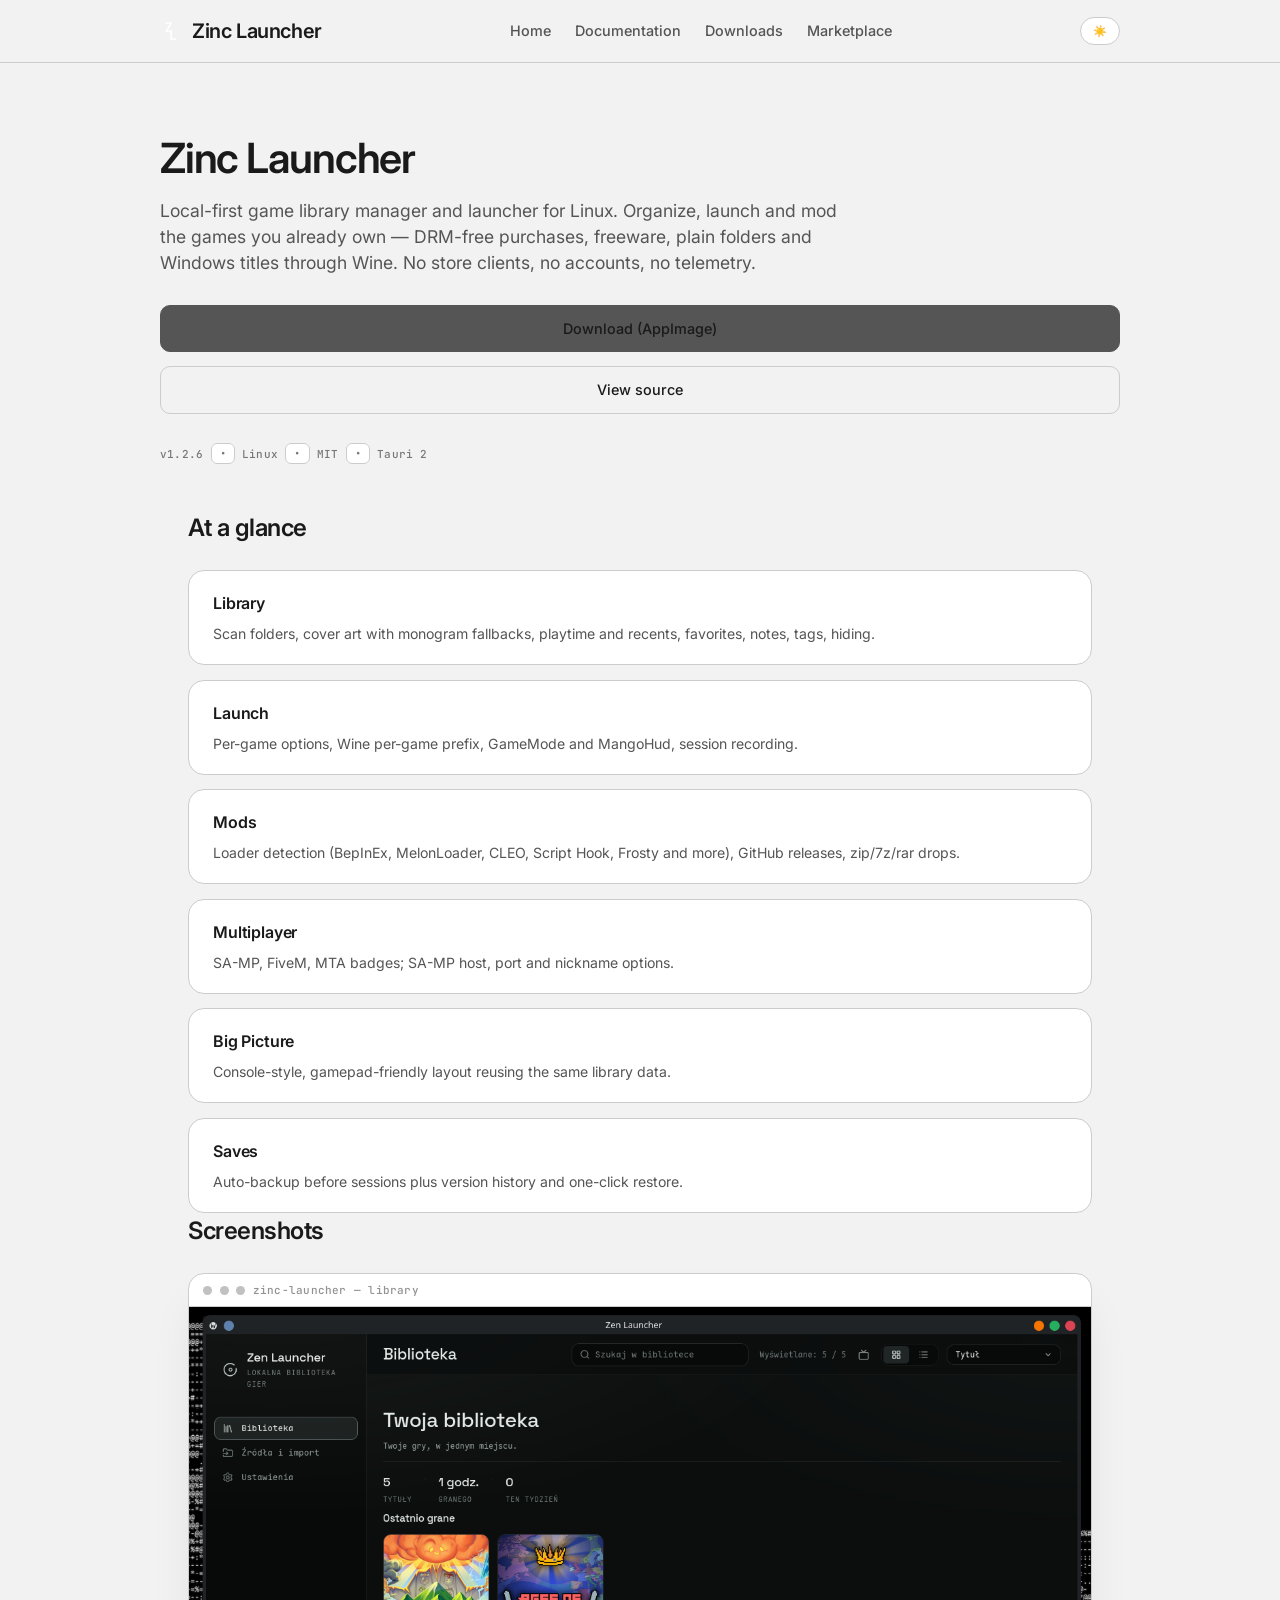
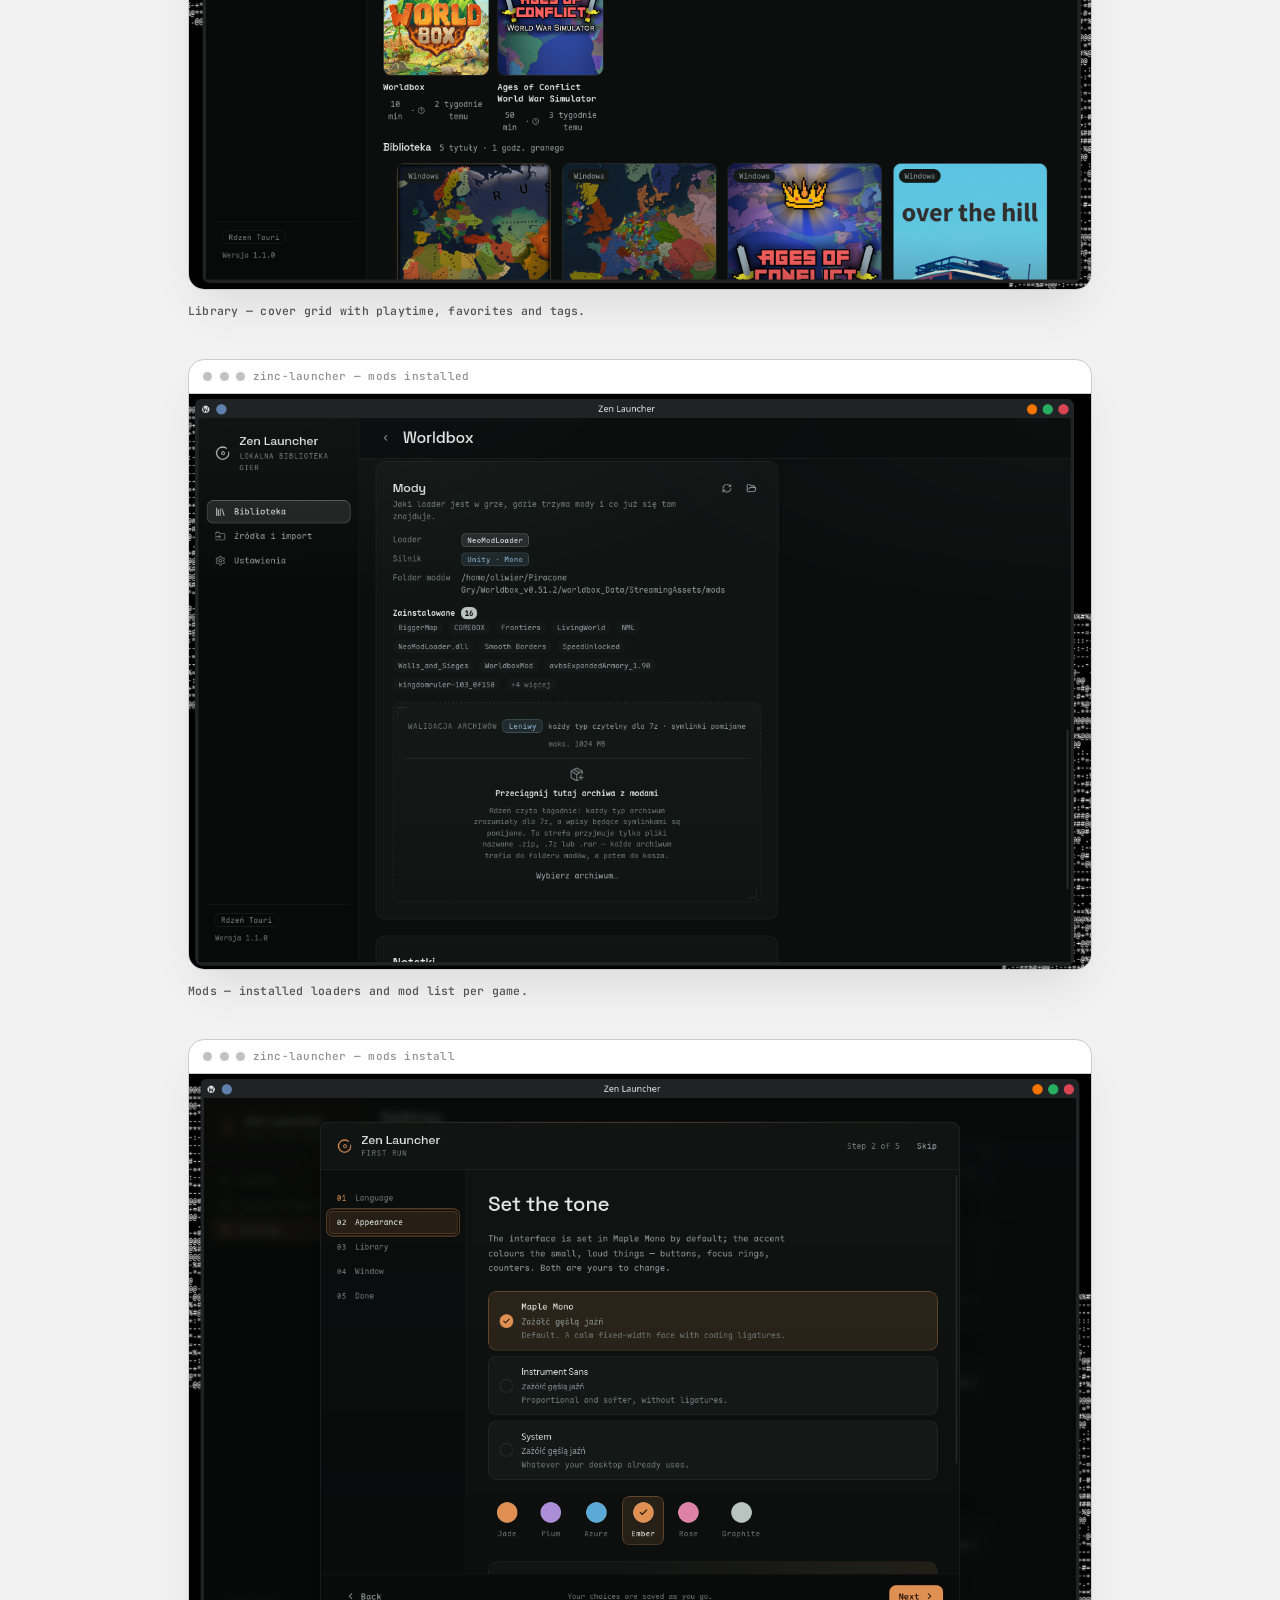
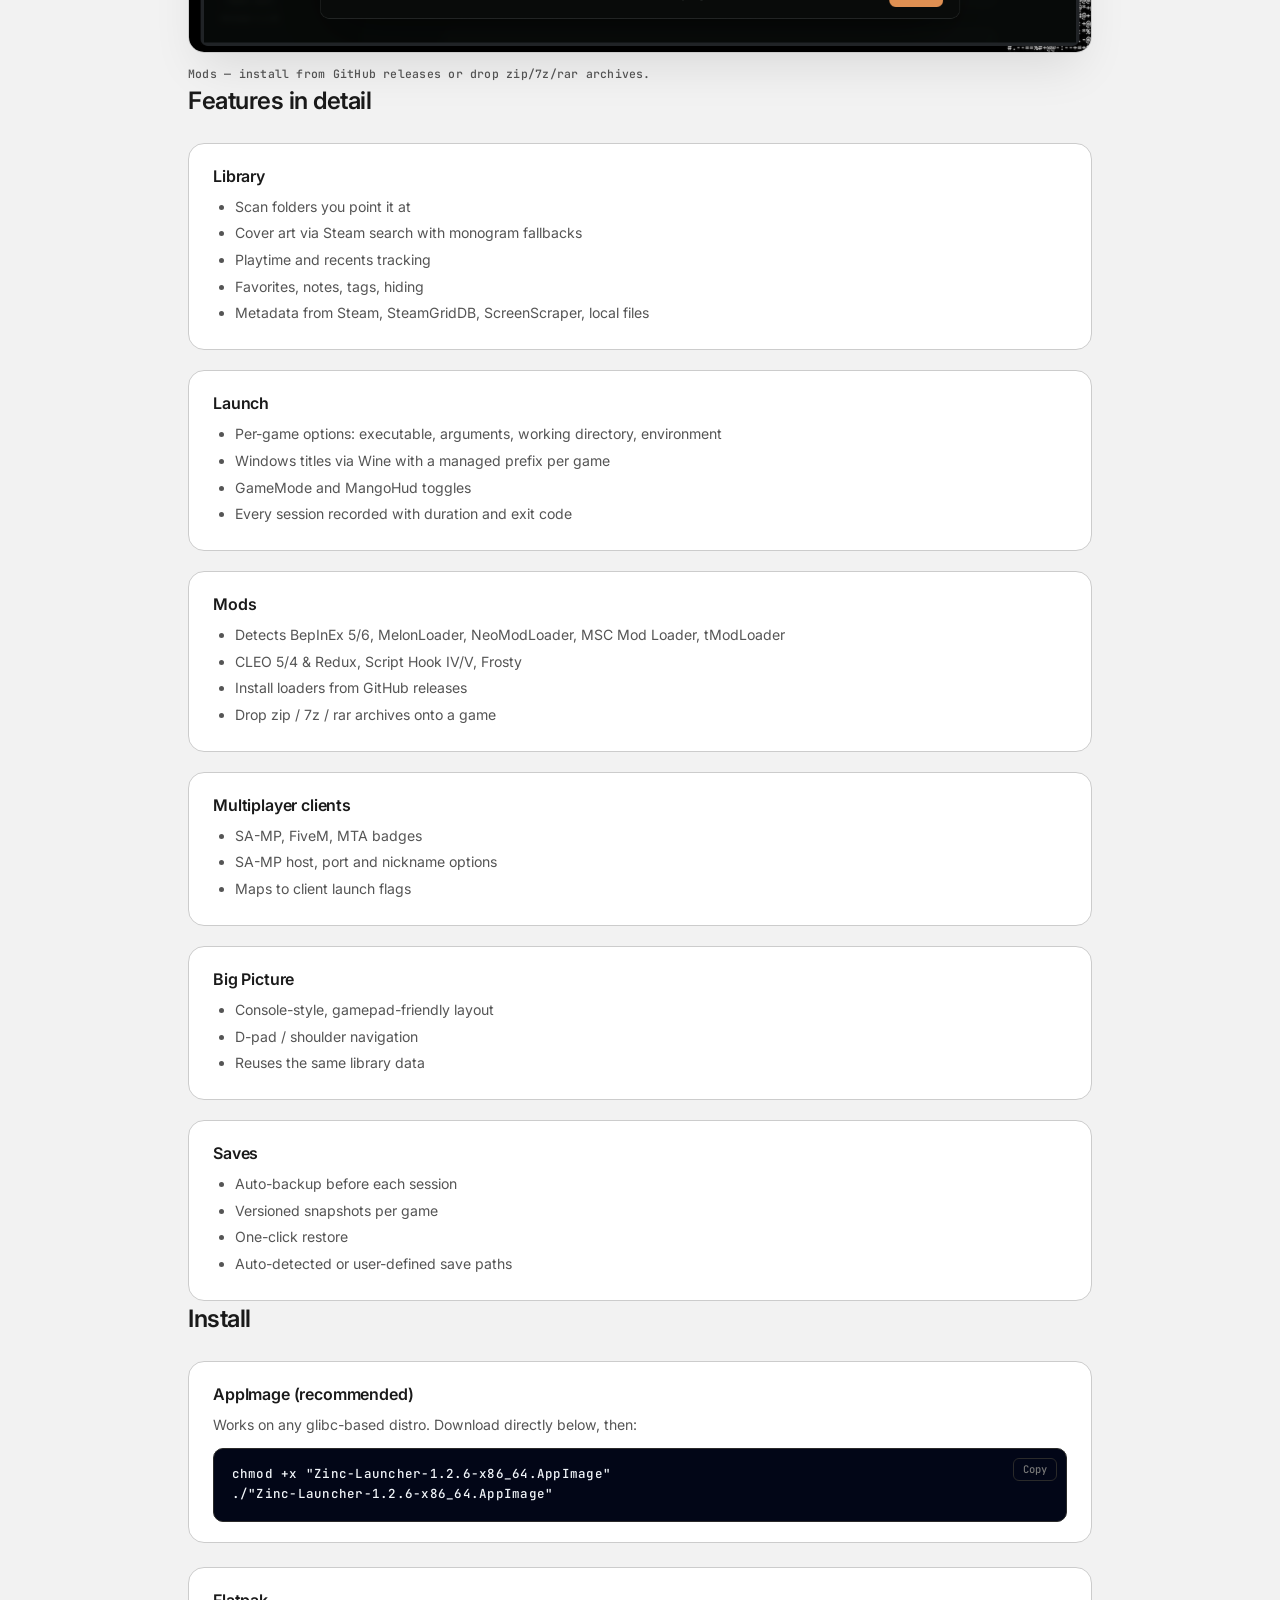
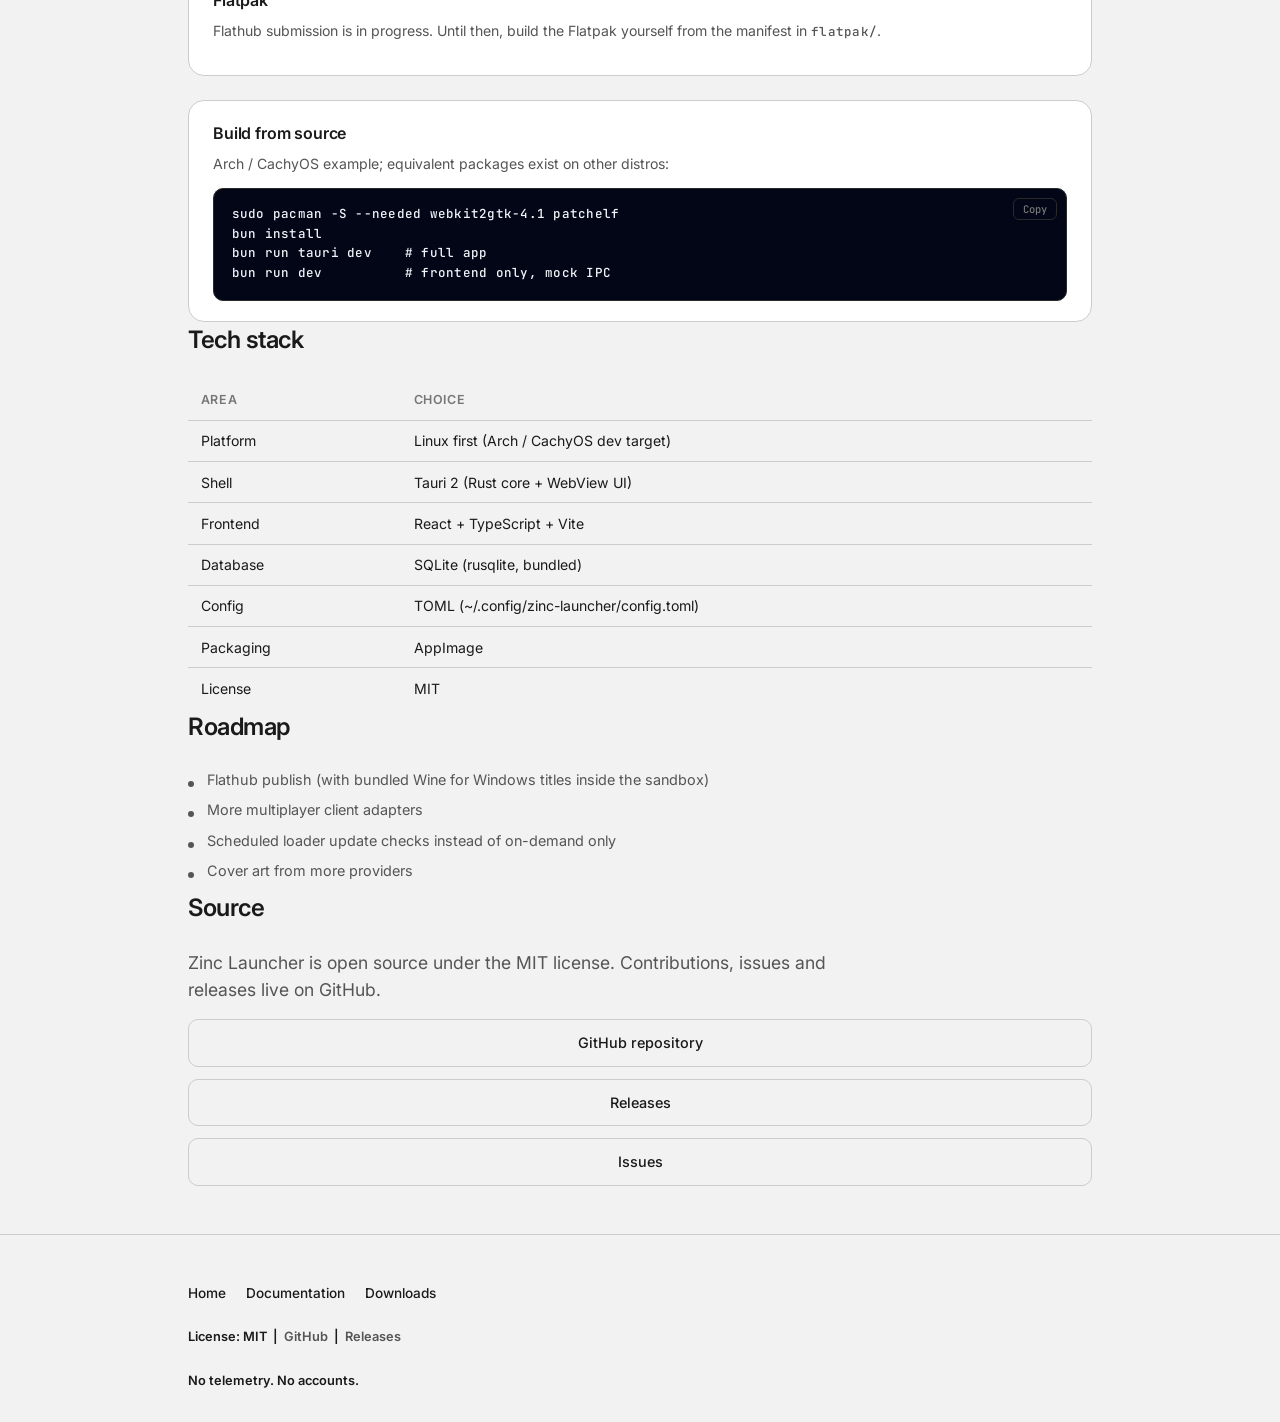
==== index.html @ f4681d3d "feat: Zinc Launcher website (rebrand, v1.2.6, marketplace catalog link)" ====
<!DOCTYPE html>
<html lang="en">
<head>
<meta charset="UTF-8">
<meta name="viewport" content="width=device-width, initial-scale=1.0">
<meta name="color-scheme" content="light dark">
<title>Zinc Launcher — Local-first game library manager for Linux</title>
<meta name="description" content="Zinc Launcher: local-first game library manager and launcher for Linux. Organize, launch and mod the games you already own. No store clients, no accounts, no telemetry.">
<link rel="preconnect" href="https://fonts.googleapis.com">
<link rel="preconnect" href="https://fonts.gstatic.com" crossorigin>
<link href="https://fonts.googleapis.com/css2?family=Inter:wght@400;500;600&family=JetBrains+Mono:wght@400;500&display=swap" rel="stylesheet">
<link rel="icon" type="image/png" href="assets/zinc-launcher.png">
<link rel="stylesheet" href="styles.css">
</head>
<body>

<header>
  <div class="container header-inner">
    <a href="index.html" class="logo"><img src="assets/zinc-launcher.png" alt=""> Zinc Launcher</a>
    <nav class="nav" id="nav">
      <a href="index.html">Home</a>
      <a href="documentation.html">Documentation</a>
      <a href="downloads.html">Downloads</a>
      <a href="marketplace.html">Marketplace</a>
    </nav>
    <button class="theme-toggle" id="themeToggle" aria-label="Toggle theme">🌓</button>
    <button class="nav-toggle" id="navToggle" aria-label="Toggle menu">☰</button>
  </div>
</header>

<main>
  <!-- Hero -->
  <section class="hero container">
    <h1 class="hero-title">Zinc Launcher</h1>
    <p class="hero-tagline">Local-first game library manager and launcher for Linux. Organize, launch and mod the games you already own — DRM-free purchases, freeware, plain folders and Windows titles through Wine. No store clients, no accounts, no telemetry.</p>
    <div class="hero-actions">
      <a href="downloads.html" class="btn primary">Download (AppImage)</a>
      <a href="https://github.com/ace2821/Zinc-Launcher" class="btn outline" target="_blank" rel="noopener">View source</a>
    </div>
    <div class="meta">v1.2.6 <span class="tag">•</span> Linux <span class="tag">•</span> MIT <span class="tag">•</span> Tauri 2</div>
  </section>

  <!-- At a glance -->
  <section id="features" class="container">
    <div class="section-head"><h2>At a glance</h2></div>
    <div class="glance-grid">
      <div class="card">
        <h4>Library</h4>
        <p>Scan folders, cover art with monogram fallbacks, playtime and recents, favorites, notes, tags, hiding.</p>
      </div>
      <div class="card">
        <h4>Launch</h4>
        <p>Per-game options, Wine per-game prefix, GameMode and MangoHud, session recording.</p>
      </div>
      <div class="card">
        <h4>Mods</h4>
        <p>Loader detection (BepInEx, MelonLoader, CLEO, Script Hook, Frosty and more), GitHub releases, zip/7z/rar drops.</p>
      </div>
      <div class="card">
        <h4>Multiplayer</h4>
        <p>SA-MP, FiveM, MTA badges; SA-MP host, port and nickname options.</p>
      </div>
      <div class="card">
        <h4>Big Picture</h4>
        <p>Console-style, gamepad-friendly layout reusing the same library data.</p>
      </div>
      <div class="card">
        <h4>Saves</h4>
        <p>Auto-backup before sessions plus version history and one-click restore.</p>
      </div>
    </div>
  </section>

  <!-- Screenshots -->
  <section id="screenshots" class="container">
    <div class="section-head"><h2>Screenshots</h2></div>
    <div class="screenshot-grid">
      <div class="screenshot-wrap">
        <div class="browser-mock">
          <div class="browser-bar">
            <div class="browser-dots"><span></span><span></span><span></span></div>
            <div class="browser-address">zinc-launcher — library</div>
          </div>
          <img src="assets/screenshots/library.png" alt="Zinc Launcher library view with cover grid">
        </div>
        <p class="screenshot-caption">Library — cover grid with playtime, favorites and tags.</p>
      </div>
      <div class="screenshot-wrap">
        <div class="browser-mock">
          <div class="browser-bar">
            <div class="browser-dots"><span></span><span></span><span></span></div>
            <div class="browser-address">zinc-launcher — mods installed</div>
          </div>
          <img src="assets/screenshots/mods-installed.png" alt="Zinc Launcher mods installed view">
        </div>
        <p class="screenshot-caption">Mods — installed loaders and mod list per game.</p>
      </div>
      <div class="screenshot-wrap">
        <div class="browser-mock">
          <div class="browser-bar">
            <div class="browser-dots"><span></span><span></span><span></span></div>
            <div class="browser-address">zinc-launcher — mods install</div>
          </div>
          <img src="assets/screenshots/mods-install.png" alt="Zinc Launcher mods install view">
        </div>
        <p class="screenshot-caption">Mods — install from GitHub releases or drop zip/7z/rar archives.</p>
      </div>
    </div>
  </section>

  <!-- Features in detail -->
  <section class="container">
    <div class="section-head"><h2>Features in detail</h2></div>
    <div class="detail-grid">
      <div class="detail-card">
        <h4>Library</h4>
        <ul>
          <li>Scan folders you point it at</li>
          <li>Cover art via Steam search with monogram fallbacks</li>
          <li>Playtime and recents tracking</li>
          <li>Favorites, notes, tags, hiding</li>
          <li>Metadata from Steam, SteamGridDB, ScreenScraper, local files</li>
        </ul>
      </div>
      <div class="detail-card">
        <h4>Launch</h4>
        <ul>
          <li>Per-game options: executable, arguments, working directory, environment</li>
          <li>Windows titles via Wine with a managed prefix per game</li>
          <li>GameMode and MangoHud toggles</li>
          <li>Every session recorded with duration and exit code</li>
        </ul>
      </div>
      <div class="detail-card">
        <h4>Mods</h4>
        <ul>
          <li>Detects BepInEx 5/6, MelonLoader, NeoModLoader, MSC Mod Loader, tModLoader</li>
          <li>CLEO 5/4 &amp; Redux, Script Hook IV/V, Frosty</li>
          <li>Install loaders from GitHub releases</li>
          <li>Drop zip / 7z / rar archives onto a game</li>
        </ul>
      </div>
      <div class="detail-card">
        <h4>Multiplayer clients</h4>
        <ul>
          <li>SA-MP, FiveM, MTA badges</li>
          <li>SA-MP host, port and nickname options</li>
          <li>Maps to client launch flags</li>
        </ul>
      </div>
      <div class="detail-card">
        <h4>Big Picture</h4>
        <ul>
          <li>Console-style, gamepad-friendly layout</li>
          <li>D-pad / shoulder navigation</li>
          <li>Reuses the same library data</li>
        </ul>
      </div>
      <div class="detail-card">
        <h4>Saves</h4>
        <ul>
          <li>Auto-backup before each session</li>
          <li>Versioned snapshots per game</li>
          <li>One-click restore</li>
          <li>Auto-detected or user-defined save paths</li>
        </ul>
      </div>
    </div>
  </section>

  <!-- Install -->
  <section id="install" class="container">
    <div class="section-head"><h2>Install</h2></div>
    <div class="install-wrap">
      <div class="install-step">
        <h4>AppImage (recommended)</h4>
        <p>Works on any glibc-based distro. Download directly below, then:</p>
        <div class="code-wrap">
          <button class="copy-btn" data-target="appimage">Copy</button>
          <pre><code>chmod +x "Zinc-Launcher-1.2.6-x86_64.AppImage"
./"Zinc-Launcher-1.2.6-x86_64.AppImage"</code></pre>
        </div>
      </div>
      <div class="install-step">
        <h4>Flatpak</h4>
        <p>Flathub submission is in progress. Until then, build the Flatpak yourself from the manifest in <code class="mono">flatpak/</code>.</p>
      </div>
      <div class="install-step">
        <h4>Build from source</h4>
        <p>Arch / CachyOS example; equivalent packages exist on other distros:</p>
        <div class="code-wrap">
          <button class="copy-btn" data-target="source">Copy</button>
          <pre><code>sudo pacman -S --needed webkit2gtk-4.1 patchelf
bun install
bun run tauri dev    # full app
bun run dev          # frontend only, mock IPC</code></pre>
        </div>
      </div>
    </div>
  </section>

  <!-- Tech stack -->
  <section class="container">
    <div class="section-head"><h2>Tech stack</h2></div>
    <table>
      <thead>
        <tr><th>Area</th><th>Choice</th></tr>
      </thead>
      <tbody>
        <tr><td>Platform</td><td>Linux first (Arch / CachyOS dev target)</td></tr>
        <tr><td>Shell</td><td>Tauri 2 (Rust core + WebView UI)</td></tr>
        <tr><td>Frontend</td><td>React + TypeScript + Vite</td></tr>
        <tr><td>Database</td><td>SQLite (rusqlite, bundled)</td></tr>
        <tr><td>Config</td><td>TOML (~/.config/zinc-launcher/config.toml)</td></tr>
        <tr><td>Packaging</td><td>AppImage</td></tr>
        <tr><td>License</td><td>MIT</td></tr>
      </tbody>
    </table>
  </section>

  <!-- Roadmap -->
  <section class="container">
    <div class="section-head"><h2>Roadmap</h2></div>
    <ul class="roadmap">
      <li>Flathub publish (with bundled Wine for Windows titles inside the sandbox)</li>
      <li>More multiplayer client adapters</li>
      <li>Scheduled loader update checks instead of on-demand only</li>
      <li>Cover art from more providers</li>
    </ul>
  </section>

  <!-- Source -->
  <section id="source" class="container">
    <div class="section-head"><h2>Source</h2></div>
    <p class="hero-tagline" style="margin-bottom:1rem;">Zinc Launcher is open source under the MIT license. Contributions, issues and releases live on GitHub.</p>
    <div class="source-grid">
      <a href="https://github.com/ace2821/Zinc-Launcher" class="btn outline" target="_blank" rel="noopener">GitHub repository</a>
      <a href="https://github.com/ace2821/Zinc-Launcher/releases" class="btn outline" target="_blank" rel="noopener">Releases</a>
      <a href="https://github.com/ace2821/Zinc-Launcher/issues" class="btn outline" target="_blank" rel="noopener">Issues</a>
    </div>
  </section>
</main>

<footer>
  <div class="container footer-inner">
    <div class="footer-links">
      <a href="index.html">Home</a>
      <a href="documentation.html">Documentation</a>
      <a href="downloads.html">Downloads</a>
    </div>
    <div class="footer-note">License: MIT &nbsp;|&nbsp; <a href="https://github.com/ace2821/Zinc-Launcher" target="_blank" rel="noopener">GitHub</a> &nbsp;|&nbsp; <a href="https://github.com/ace2821/Zinc-Launcher/releases" target="_blank" rel="noopener">Releases</a></div>
    <div class="footer-note">No telemetry. No accounts.</div>
  </div>
</footer>

<script>
(function () {
  // ---- Theme init (runs before body paints to avoid flash) ----
  var html = document.documentElement;
  var toggle = document.getElementById('themeToggle');

  function setTheme(t) {
    if (t === 'light') {
      html.setAttribute('data-theme', 'light');
      toggle.textContent = '☀️';
      toggle.setAttribute('aria-pressed', 'true');
    } else {
      html.removeAttribute('data-theme');
      toggle.textContent = '🌓';
      toggle.setAttribute('aria-pressed', 'false');
    }
    localStorage.setItem('zinc-theme', t);
  }

  // Resolve theme: localStorage > system preference > dark (brand default)
  var stored = localStorage.getItem('zinc-theme');
  var prefersDark = window.matchMedia('(prefers-color-scheme: dark)').matches;
  var theme;
  if (stored === 'light' || stored === 'dark') {
    theme = stored;
  } else {
    theme = prefersDark ? 'dark' : 'light';
  }
  setTheme(theme);

  // Re-evaluate when system preference changes (only if no manual choice stored)
  window.matchMedia('(prefers-color-scheme: dark)').addEventListener('change', function (e) {
    if (!localStorage.getItem('zinc-theme')) {
      setTheme(e.matches ? 'dark' : 'light');
    }
  });

  toggle.addEventListener('click', function () {
    var isLight = html.hasAttribute('data-theme');
    setTheme(isLight ? 'dark' : 'light');
  });

  // ---- Mobile nav ----
  var navToggle = document.getElementById('navToggle');
  var nav = document.getElementById('nav');
  navToggle.addEventListener('click', function () {
    var open = nav.classList.toggle('open');
    navToggle.setAttribute('aria-expanded', open);
  });
  nav.querySelectorAll('a').forEach(function (a) {
    a.addEventListener('click', function () {
      nav.classList.remove('open');
      navToggle.setAttribute('aria-expanded', 'false');
    });
  });

  // ---- Copy buttons ----
  document.querySelectorAll('.copy-btn').forEach(function (btn) {
    btn.addEventListener('click', function () {
      var pre = btn.parentElement.querySelector('pre code');
      if (!pre) return;
      navigator.clipboard.writeText(pre.textContent).then(function () {
        btn.classList.add('copied');
        btn.textContent = 'Copied!';
        setTimeout(function () {
          btn.classList.remove('copied');
          btn.textContent = 'Copy';
        }, 1200);
      });
    });
  });
})();
</script>
</body>
</html>
---- styles.css ----
/* Zinc Launcher — landing site */
/* Brand palette kept from screenshots: dark navy bg + blueish cards.
   Gray scale added for light/dark theme switching. */

/* ---------- Theme variables ---------- */
/* Default = dark (brand, no attribute needed). Light mode overrides via [data-theme="light"]. */
:root {
  /* Dark mode (brand default) — gray-scale, no blue */
  --bg: #0a0a0a;
  --card: #161616;
  --text-1: #f1f5f9;
  --text-2: #a0a0a0;
  --text-3: #666666;
  --border: #2a2a2a;
  --code-bg: #020617;
  --code-border: #2a2a2a;
  --shadow: rgba(0, 0, 0, 0.45);
  --accent: #888888;
  --accent-hover: #aaaaaa;
  --radius: 16px;
}
[data-theme="light"] {
  /* Light mode — gray-scale, no blue */
  --bg: #f2f2f2;
  --card: #ffffff;
  --text-1: #1a1a1a;
  --text-2: #555555;
  --text-3: #777777;
  --border: #cccccc;
  --code-bg: #020617;
  --code-border: #2a2a2a;
  --shadow: rgba(0, 0, 0, 0.10);
  --accent: #555555;
  --accent-hover: #444444;
}

/* ---------- Base ---------- */
* { box-sizing: border-box; margin: 0; padding: 0; }
html { scroll-behavior: smooth; }
body {
  font-family: Inter, system-ui, -apple-system, Segoe UI, Roboto, sans-serif;
  background: var(--bg);
  color: var(--text-1);
  line-height: 1.5;
  font-size: 16px;
  font-weight: 400;
  transition: background-color 0.2s ease, color 0.2s ease;
}
a { color: var(--accent); text-decoration: none; }
a:hover { text-decoration: underline; }
img { display: block; max-width: 100%; height: auto; }
code, kbd, .mono {
  font-family: "JetBrains Mono", ui-monospace, SFMono-Registered, Menlo, Monaco, monospace;
  font-weight: 500;
  font-size: 12.5px;
  letter-spacing: 0.02em;
}

/* ---------- Layout ---------- */
.container {
  max-width: 960px;
  margin: 0 auto;
  padding: 0 1.75rem;
}
section { padding: 4rem 0; width: 100%; }

/* ---------- Header ---------- */
header {
  position: sticky;
  top: 0;
  background: var(--bg);
  border-bottom: 1px solid var(--border);
  z-index: 50;
  transition: background-color 0.2s ease, border-color 0.2s ease;
}
.header-inner {
  display: flex;
  align-items: center;
  justify-content: space-between;
  padding: 1rem 0;
  gap: 1rem;
}
.logo {
  display: inline-flex;
  align-items: center;
  gap: 0.65rem;
  font-weight: 600;
  font-size: 1.25rem;
  color: var(--text-1);
  text-decoration: none;
  letter-spacing: -0.02em;
}
.logo img { width: 1.35rem; height: 1.35rem; border-radius: 6px; }
.logo:hover { color: var(--accent); }
.nav {
  display: flex;
  gap: 1.5rem;
  align-items: center;
}
.nav a {
  font-size: 0.9rem;
  color: var(--text-2);
  text-decoration: none;
  font-weight: 500;
}
.nav a:hover { color: var(--text-1); text-decoration: none; }
.theme-toggle {
  display: inline-flex;
  align-items: center;
  gap: 0.4rem;
  font-family: "JetBrains Mono", monospace;
  font-size: 11px;
  font-weight: 500;
  letter-spacing: 0.02em;
  color: var(--text-2);
  background: var(--card);
  border: 1px solid var(--border);
  padding: 0.35rem 0.75rem;
  border-radius: 999px;
  cursor: pointer;
  transition: border-color 0.2s ease, color 0.2s ease, background-color 0.2s ease;
}
.theme-toggle:hover { border-color: var(--accent); color: var(--accent); }
.nav-toggle { display: none; background: none; border: 1px solid var(--border); color: var(--text-1); padding: 0.4rem 0.7rem; border-radius: 8px; cursor: pointer; font-family: inherit; font-size: 1rem; }
.nav-toggle:hover { background: var(--card); }

/* ---------- Hero ---------- */
.hero { padding: 4.5rem 0 3rem; text-align: left; }
.hero-title { font-weight: 600; font-size: 2.6rem; line-height: 1.12; letter-spacing: -0.03em; margin-bottom: 1rem; color: var(--text-1); }
.hero-tagline { font-size: 1.1rem; color: var(--text-2); margin-bottom: 1.75rem; max-width: 64ch; font-weight: 400; }
.hero-actions { display: flex; flex-direction: column; gap: 0.85rem; align-items: stretch; }
.btn {
  display: inline-block;
  font-family: Inter, sans-serif;
  font-size: 0.9rem;
  font-weight: 500;
  padding: 0.75rem 1.25rem;
  border: 1px solid var(--border);
  border-radius: 10px;
  text-align: center;
  cursor: pointer;
  transition: transform 0.1s ease, background-color 0.2s ease, border-color 0.2s ease, color 0.2s ease;
}
.btn.primary {
  background: var(--accent);
  border-color: var(--accent);
  color: var(--text-1);
}
.btn.primary:hover { background: var(--accent-hover); border-color: var(--accent-hover); }
.btn.outline {
  background: transparent;
  color: var(--text-1);
}
.btn.outline:hover { background: var(--border); color: var(--text-1); }
.btn:active { transform: scale(0.98); }
.btn.download {
  display: flex;
  align-items: center;
  justify-content: center;
  gap: 0.5rem;
}
.meta {
  margin-top: 2rem;
  font-family: "JetBrains Mono", monospace;
  font-size: 11px;
  font-weight: 500;
  letter-spacing: 0.02em;
  color: var(--text-3);
}

/* ---------- At a glance ---------- */
.section-head { margin-bottom: 1.5rem; }
.section-head h2 { font-weight: 600; font-size: 1.5rem; letter-spacing: -0.02em; color: var(--text-1); }
.glance-grid { display: flex; flex-direction: column; gap: 0.9rem; margin-top: 1rem; }
.card {
  display: flex;
  flex-direction: column;
  gap: 0.5rem;
  background: var(--card);
  border: 1px solid var(--border);
  border-radius: var(--radius);
  padding: 1.25rem 1.5rem;
  transition: background-color 0.2s ease, border-color 0.2s ease;
}
.card h4 { font-weight: 600; font-size: 1rem; color: var(--text-1); letter-spacing: -0.01em; }
.card p { font-size: 0.88rem; color: var(--text-2); margin: 0; line-height: 1.5; }

/* ---------- Screenshots (browser mockups) ---------- */
.screenshot-grid { display: flex; flex-direction: column; gap: 2.5rem; margin-top: 1rem; }
.screenshot-wrap { display: flex; flex-direction: column; gap: 0.75rem; align-items: stretch; }
.browser-mock {
  position: relative;
  background: var(--card);
  border: 1px solid var(--border);
  border-radius: var(--radius);
  overflow: hidden;
  box-shadow: 0 24px 48px -12px var(--shadow);
  transition: background-color 0.2s ease, border-color 0.2s ease, box-shadow 0.2s ease;
}
.browser-bar {
  display: flex;
  align-items: center;
  gap: 0.5rem;
  padding: 0.5rem 0.9rem;
  background: mix(var(--card), var(--bg), 15%);
  border-bottom: 1px solid var(--border);
}
.browser-dots { display: flex; gap: 0.45rem; }
.browser-dots span { display: block; width: 9px; height: 9px; border-radius: 50%; background: var(--text-3); opacity: 0.45; }
.browser-address {
  flex: 1;
  font-family: "JetBrains Mono", monospace;
  font-size: 11px;
  font-weight: 500;
  letter-spacing: 0.02em;
  color: var(--text-3);
  opacity: 0.8;
}
.browser-mock img { width: 100%; height: auto; display: block; border-radius: 0; }
.screenshot-caption {
  font-family: "JetBrains Mono", monospace;
  font-size: 11.5px;
  font-weight: 500;
  letter-spacing: 0.02em;
  color: var(--text-2);
  text-align: left;
}

/* ---------- Feature details ---------- */
.detail-grid { display: flex; flex-direction: column; gap: 1.25rem; margin-top: 1rem; }
.detail-card { border-radius: var(--radius); padding: 1.25rem 1.5rem; background: var(--card); border: 1px solid var(--border); transition: background-color 0.2s ease, border-color 0.2s ease; }
.detail-card h4 { font-weight: 600; font-size: 1rem; color: var(--text-1); margin-bottom: 0.5rem; letter-spacing: -0.01em; }
.detail-card ul { margin-left: 1.35rem; color: var(--text-2); font-size: 0.88rem; }
.detail-card li { margin-bottom: 0.35rem; line-height: 1.5; }

/* ---------- Install ---------- */
.install-wrap { margin-top: 1rem; display: flex; flex-direction: column; gap: 1.5rem; }
.install-step { border-radius: var(--radius); padding: 1.25rem 1.5rem; background: var(--card); border: 1px solid var(--border); transition: background-color 0.2s ease, border-color 0.2s ease; }
.install-step h4 { font-weight: 600; font-size: 1rem; color: var(--text-1); margin-bottom: 0.5rem; letter-spacing: -0.01em; }
.install-step p { font-size: 0.88rem; color: var(--text-2); margin-bottom: 0.85rem; line-height: 1.5; }
.code-wrap { position: relative; border-radius: 10px; border: 1px solid var(--code-border); overflow: hidden; background: var(--code-bg); transition: background-color 0.2s ease, border-color 0.2s ease; }
.code-wrap pre { padding: 1rem 1.1rem; overflow-x: auto; font-size: 0.85rem; line-height: 1.45; margin: 0; }
.code-wrap code { font-family: "JetBrains Mono", monospace; font-weight: 500; letter-spacing: 0.02em; color: #F1F5F9; }
.copy-btn {
  position: absolute;
  top: 0.55rem; right: 0.55rem;
  font-family: "JetBrains Mono", monospace;
  font-size: 10.5px;
  font-weight: 500;
  letter-spacing: 0.02em;
  color: var(--text-3);
  background: var(--code-bg);
  border: 1px solid var(--code-border);
  padding: 0.2rem 0.55rem;
  border-radius: 6px;
  cursor: pointer;
  transition: color 0.2s ease, border-color 0.2s ease, background-color 0.2s ease;
}
.copy-btn:hover { color: var(--accent); border-color: var(--accent); }
.copy-btn.copied { color: var(--accent); }

/* ---------- Tech stack ---------- */
table { width: 100%; border-collapse: collapse; margin-top: 1rem; font-size: 0.88rem; }
th, td { text-align: left; padding: 0.6rem 0.8rem; border-bottom: 1px solid var(--border); }
th { font-weight: 600; font-size: 0.78rem; text-transform: uppercase; letter-spacing: 0.05em; color: var(--text-3); }
td { color: var(--text-1); }
tr:last-child td { border-bottom: none; }

/* ---------- Roadmap ---------- */
.roadmap { margin-top: 1rem; list-style: none; }
.roadmap li { font-size: 0.9rem; color: var(--text-2); margin-bottom: 0.55rem; padding-left: 1.2rem; position: relative; }
.roadmap li::before { content: ""; position: absolute; left: 0; top: 0.75rem; width: 6px; height: 6px; border-radius: 50%; background: var(--accent); }

/* ---------- Source ---------- */
.source-grid { margin-top: 1rem; display: flex; flex-direction: column; gap: 0.75rem; align-items: stretch; }

/* ---------- Footer ---------- */
footer { border-top: 1px solid var(--border); padding: 3rem 0 2rem; margin-top: 3rem; font-size: 0.8rem; color: var(--text-2); transition: border-color 0.2s ease, color 0.2s ease; }
.footer-inner { display: flex; flex-direction: column; gap: 1rem; align-items: flex-start; }
.footer-links { display: flex; gap: 1.25rem; flex-wrap: wrap; }
.footer-links a { color: var(--text-1); text-decoration: none; font-size: 0.85rem; font-weight: 500; }
.footer-links a:hover { color: var(--accent); text-decoration: none; }
.footer-note { margin-top: 0.5rem; font-weight: 600; color: var(--text-1); }
.tag { font-family: "JetBrains Mono", monospace; font-size: 10.5px; font-weight: 500; letter-spacing: 0.02em; color: var(--text-3); background: var(--card); border: 1px solid var(--border); padding: 0.15rem 0.5rem; border-radius: 6px; transition: background-color 0.2s ease, border-color 0.2s ease, color 0.2s ease; }

/* ---------- Downloads page ---------- */
.download-grid { display: flex; flex-direction: column; gap: 1.5rem; margin-top: 1rem; }
.download-card {
  background: var(--card);
  border: 1px solid var(--border);
  border-radius: var(--radius);
  padding: 1.5rem;
  display: flex;
  flex-direction: column;
  gap: 1rem;
  transition: background-color 0.2s ease, border-color 0.2s ease;
}
.download-card h4 { font-weight: 600; font-size: 1rem; color: var(--text-1); letter-spacing: -0.01em; margin: 0; }
.download-card p { font-size: 0.88rem; color: var(--text-2); margin: 0; line-height: 1.5; }
.download-actions { display: flex; gap: 0.75rem; flex-wrap: wrap; }
.file-badge {
  font-family: "JetBrains Mono", monospace;
  font-size: 10px;
  font-weight: 500;
  letter-spacing: 0.02em;
  color: var(--text-3);
  background: mix(var(--card), var(--bg), 20%);
  border: 1px solid var(--border);
  padding: 0.2rem 0.5rem;
  border-radius: 6px;
}

/* ---------- Documentation page ---------- */
.doc-layout {
  display: flex;
  flex-direction: column;
  gap: 2rem;
  margin-top: 1rem;
}
@media (min-width: 768px) {
  .doc-layout {
    flex-direction: row;
  }
}
.doc-sidebar {
  width: 260px;
  flex-shrink: 0;
  background: var(--card);
  border: 1px solid var(--border);
  border-radius: var(--radius);
  padding: 1.25rem;
  transition: background-color 0.2s ease, border-color 0.2s ease;
}
.doc-sidebar h3 {
  font-weight: 600;
  font-size: 1rem;
  color: var(--text-1);
  margin-bottom: 1rem;
  letter-spacing: -0.01em;
  padding-bottom: 0.75rem;
  border-bottom: 1px solid var(--border);
}
.doc-nav { list-style: none; }
.doc-nav li { margin-bottom: 0.25rem; }
.doc-nav a {
  display: block;
  padding: 0.5rem 0.75rem;
  border-radius: 8px;
  color: var(--text-2);
  text-decoration: none;
  font-size: 0.9rem;
  font-weight: 500;
  transition: background-color 0.2s ease, color 0.2s ease;
}
.doc-nav a:hover { background: mix(var(--card), var(--bg), 15%); color: var(--text-1); }
.doc-nav a.active { background: var(--accent); color: var(--text-1); }
.doc-nav .group { font-weight: 600; font-size: 0.8rem; text-transform: uppercase; letter-spacing: 0.05em; color: var(--text-3); padding: 0.75rem 0.75rem 0.25rem; }
.doc-nav .sub { padding-left: 1.5rem; font-size: 0.85rem; }
.doc-nav .sub a { padding: 0.4rem 0.75rem; }

.doc-content { flex: 1; }
.doc-section { margin-bottom: 3rem; }
.doc-section h2 {
  font-weight: 600;
  font-size: 1.75rem;
  color: var(--text-1);
  margin-bottom: 1rem;
  letter-spacing: -0.02em;
  padding-bottom: 0.5rem;
  border-bottom: 1px solid var(--border);
}
.doc-section h3 {
  font-weight: 600;
  font-size: 1.25rem;
  color: var(--text-1);
  margin-top: 2rem;
  margin-bottom: 0.75rem;
}
.doc-section p { color: var(--text-2); font-size: 0.95rem; line-height: 1.6; margin-bottom: 1rem; }
.doc-section ul, .doc-section ol { color: var(--text-2); font-size: 0.95rem; margin-left: 1.5rem; margin-bottom: 1rem; }
.doc-section li { margin-bottom: 0.5rem; line-height: 1.6; }
.doc-callout {
  background: mix(var(--card), var(--bg), 15%);
  border: 1px solid var(--border);
  border-left: 4px solid var(--accent);
  border-radius: 10px;
  padding: 1rem 1.25rem;
  margin: 1.5rem 0;
  font-size: 0.9rem;
  color: var(--text-2);
}
.doc-callout strong { color: var(--text-1); }

/* ---------- Marketplace page ---------- */
.marketplace-grid {
  display: grid;
  grid-template-columns: repeat(auto-fill, minmax(250px, 1fr));
  gap: 1.25rem;
  margin-top: 1rem;
}
@media (max-width: 640px) {
  .marketplace-grid { grid-template-columns: 1fr; }
}
.marketplace-card {
  background: var(--card);
  border: 1px solid var(--border);
  border-radius: var(--radius);
  overflow: hidden;
  display: flex;
  flex-direction: column;
  transition: transform 0.2s ease, border-color 0.2s ease, box-shadow 0.2s ease;
}
.marketplace-card:hover {
  border-color: var(--accent);
  transform: translateY(-3px);
  box-shadow: 0 20px 40px -10px var(--shadow);
}
.marketplace-preview {
  position: relative;
  height: 160px;
  background: mix(var(--card), var(--bg), 15%);
  overflow: hidden;
}
.marketplace-preview img {
  width: 100%;
  height: 100%;
  object-fit: cover;
  display: block;
  transition: transform 0.3s ease;
}
.marketplace-card:hover .marketplace-preview img { transform: scale(1.04); }
.marketplace-initials {
  position: absolute;
  inset: 0;
  display: grid;
  place-items: center;
  font-family: "JetBrains Mono", monospace;
  font-weight: 700;
  font-size: 2.5rem;
  color: var(--text-1);
  background: mix(var(--card), var(--bg), 25%);
}
.marketplace-card-body {
  padding: 1rem 1.25rem;
  display: flex;
  flex-direction: column;
  gap: 0.55rem;
  flex: 1;
}
.marketplace-card-header {
  display: flex;
  justify-content: space-between;
  align-items: baseline;
  gap: 0.5rem;
}
.marketplace-card h4 {
  font-size: 1rem;
  font-weight: 600;
  color: var(--text-1);
  margin: 0;
  line-height: 1.25;
}
.marketplace-meta {
  font-family: "JetBrains Mono", monospace;
  font-size: 10px;
  font-weight: 500;
  letter-spacing: 0.02em;
  color: var(--text-3);
  background: mix(var(--card), var(--bg), 20%);
  border: 1px solid var(--border);
  border-radius: 6px;
  padding: 0.15rem 0.5rem;
}
.marketplace-author {
  font-size: 0.85rem;
  color: var(--text-2);
  margin: 0;
}
.marketplace-games {
  font-size: 0.85rem;
  color: var(--text-3);
  margin: 0;
}
.marketplace-tags {
  display: flex;
  gap: 0.4rem;
  margin-top: auto;
}
.marketplace-tag {
  font-family: "JetBrains Mono", monospace;
  font-size: 9.5px;
  font-weight: 500;
  text-transform: uppercase;
  letter-spacing: 0.05em;
  color: var(--accent);
  border: 1px solid var(--border);
  border-radius: 6px;
  padding: 0.15rem 0.5rem;
}
.marketplace-card .btn {
  margin-top: auto;
  font-size: 0.85rem;
  padding: 0.65rem 0.9rem;
}
.marketplace-note {
  font-size: 0.85rem;
  color: var(--text-3);
  margin-top: 0.75rem;
}
.marketplace-note a { color: var(--accent); text-decoration: underline; }
.loading {
  display: flex;
  flex-direction: column;
  align-items: center;
  gap: 0.75rem;
  padding: 4rem 0;
  color: var(--text-2);
}
.spinner {
  width: 34px;
  height: 34px;
  border: 3px solid var(--border);
  border-top-color: var(--accent);
  border-radius: 50%;
  animation: spin 0.8s linear infinite;
}
@keyframes spin { to { transform: rotate(360deg); } }
.chips { display: flex; gap: 0.5rem; flex-wrap: wrap; margin: 1rem 0 0.75rem; }
.chip {
  font-family: Inter, sans-serif;
  font-size: 0.85rem;
  font-weight: 500;
  padding: 0.35rem 0.85rem;
  border: 1px solid var(--border);
  border-radius: 999px;
  background: var(--card);
  color: var(--text-2);
  cursor: pointer;
  transition: all 0.2s ease;
}
.chip:hover { border-color: var(--accent); color: var(--text-1); }
.chip.active { background: var(--accent); color: var(--text-1); border-color: var(--accent); }

/* ---------- Mobile ---------- */
@media (max-width: 640px) {
  .hero-title { font-size: 2rem; }
  .nav { display: none; }
  .nav-toggle { display: block; }
  .nav.open { display: flex; flex-direction: column; gap: 0.75rem; padding: 1rem 0; border-bottom: 1px solid var(--border); background: var(--bg); }
  .hero-actions { align-items: stretch; }
  .btn { width: 100%; }
  .section-head h2 { font-size: 1.25rem; }
  .doc-layout { flex-direction: column; }
  .doc-sidebar { width: 100%; }
}
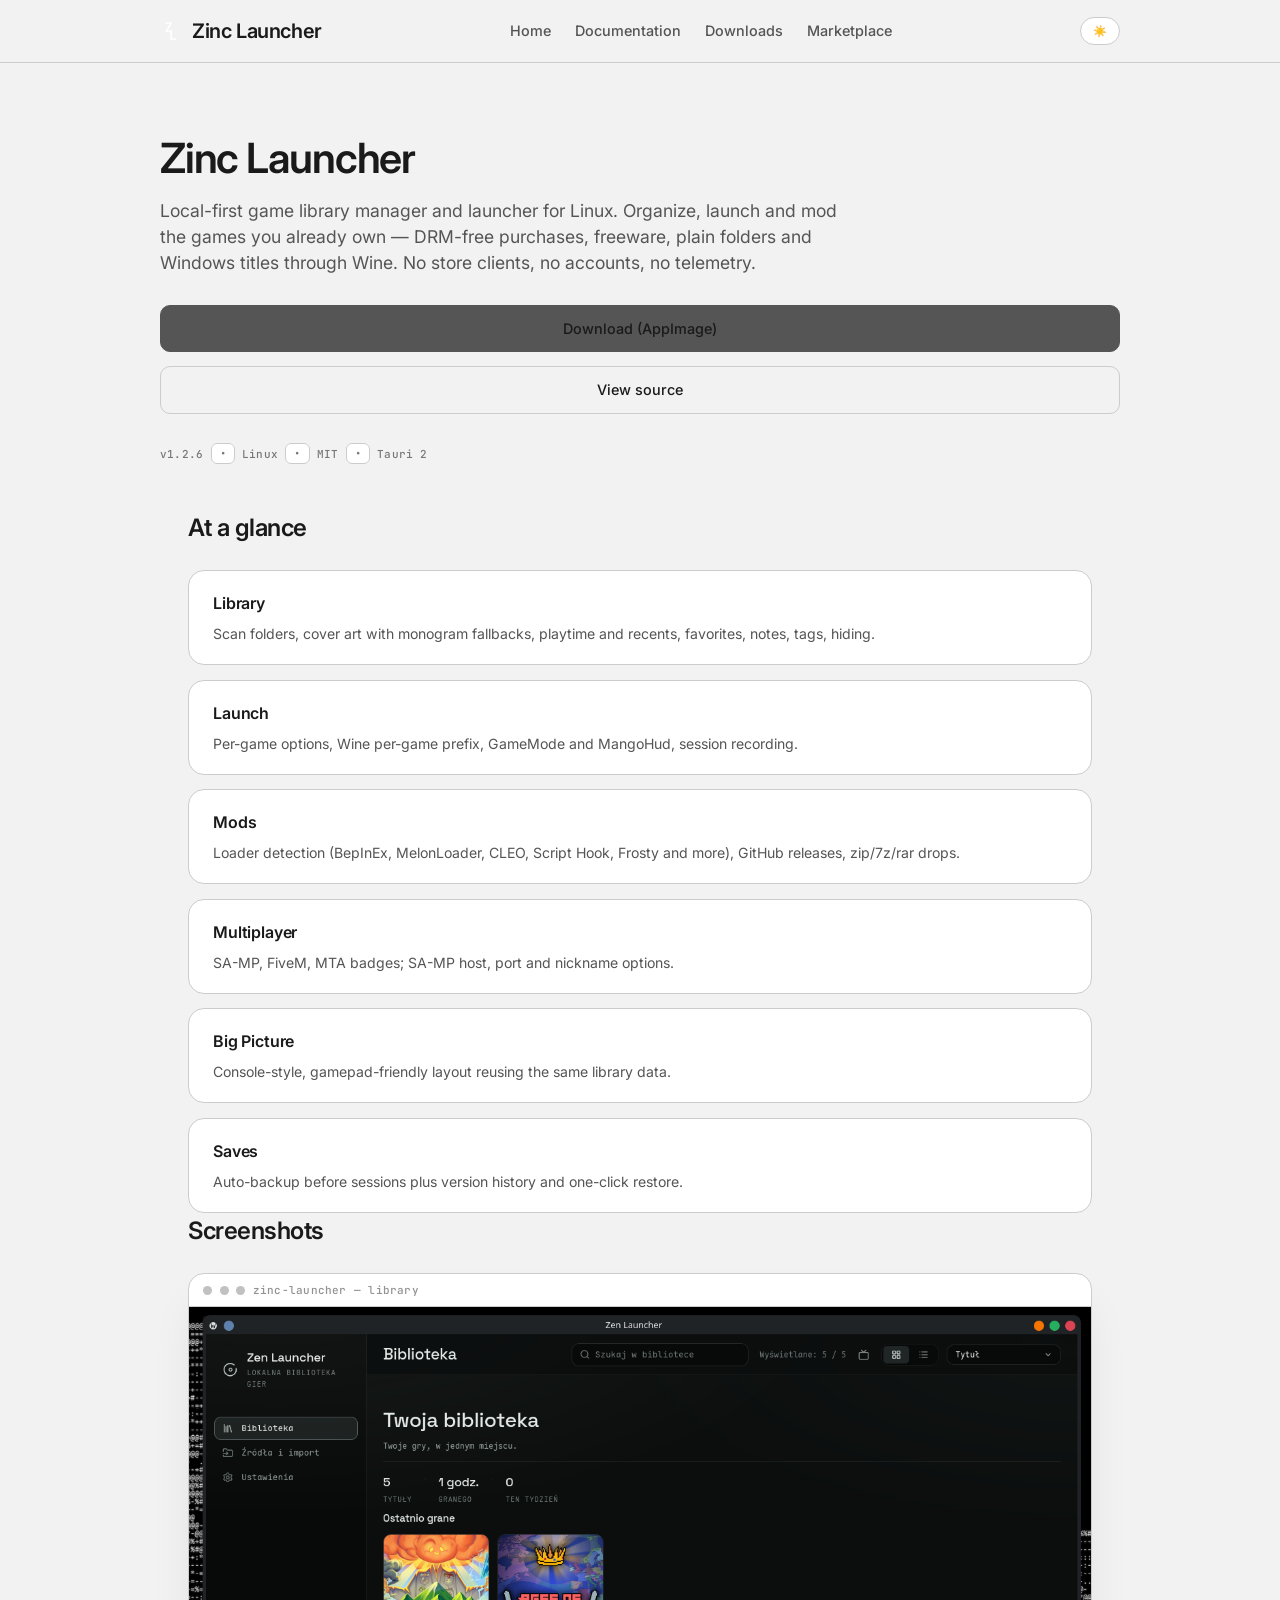
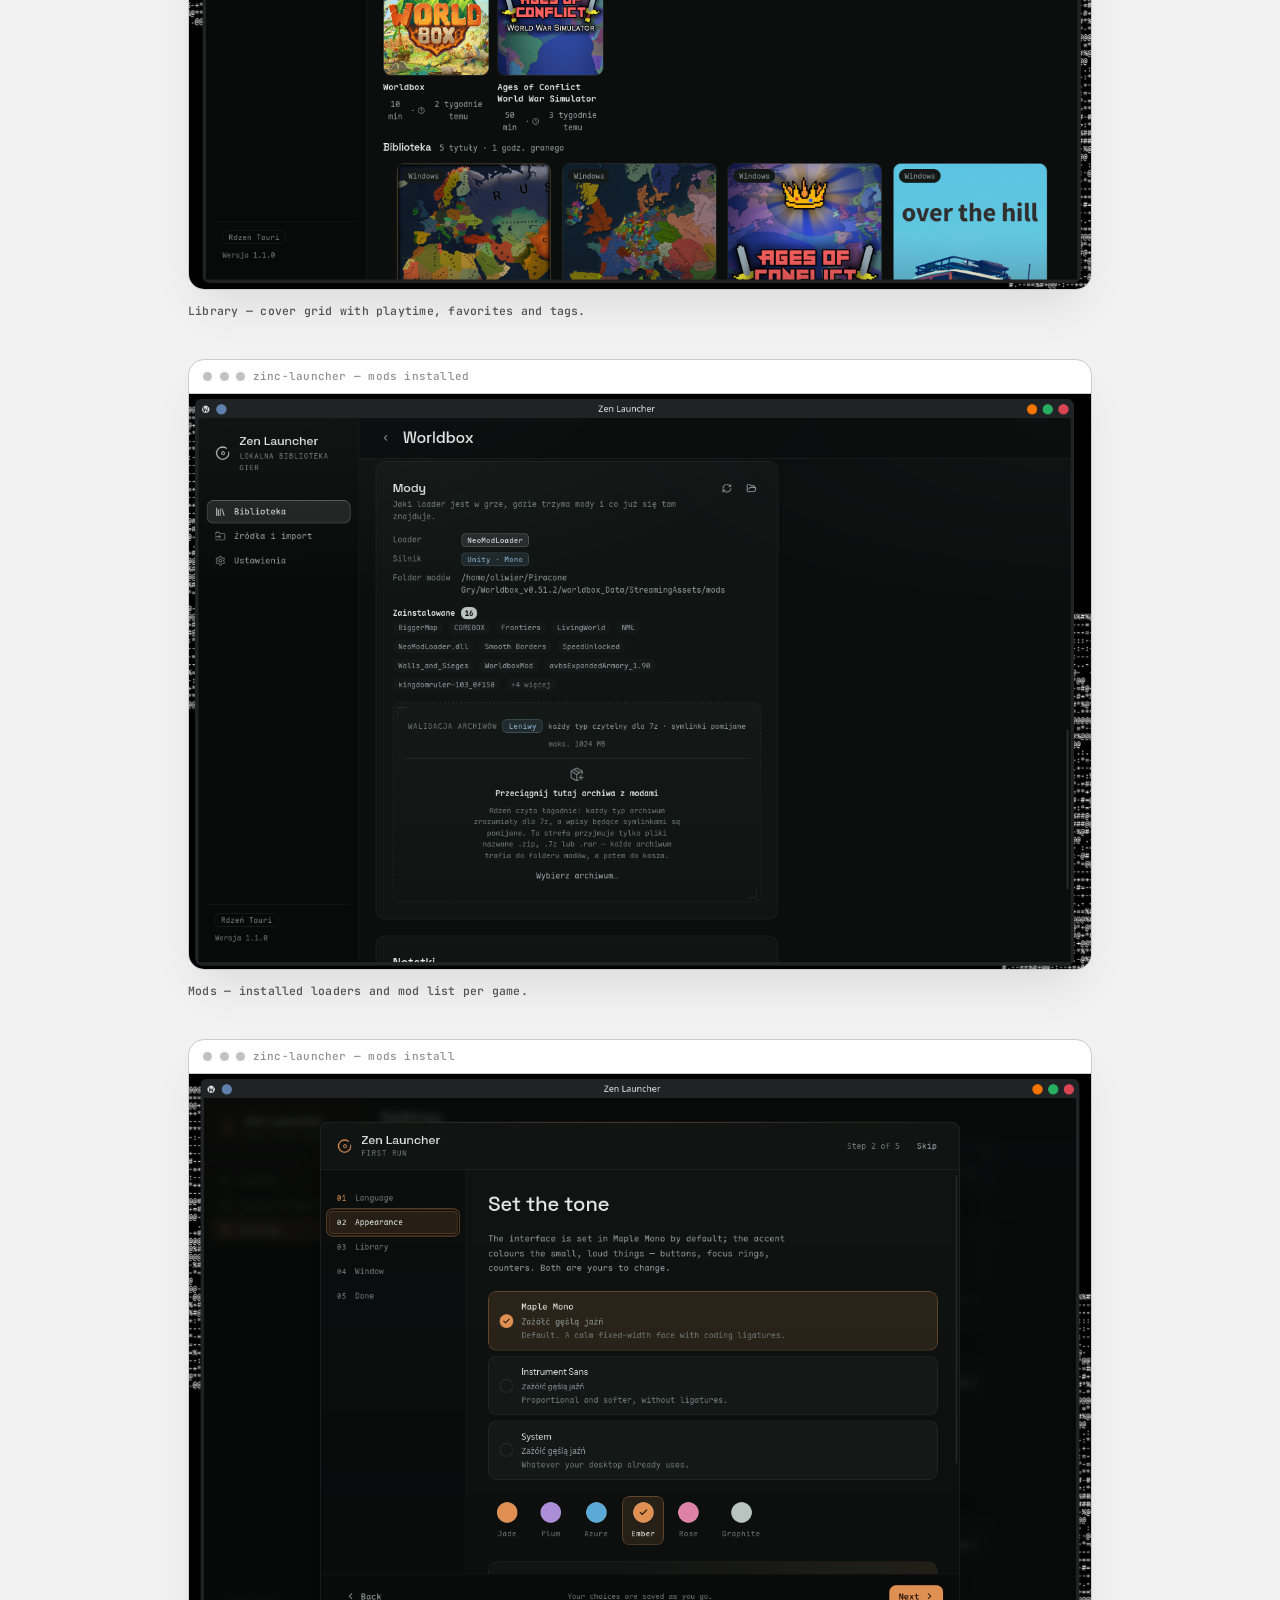
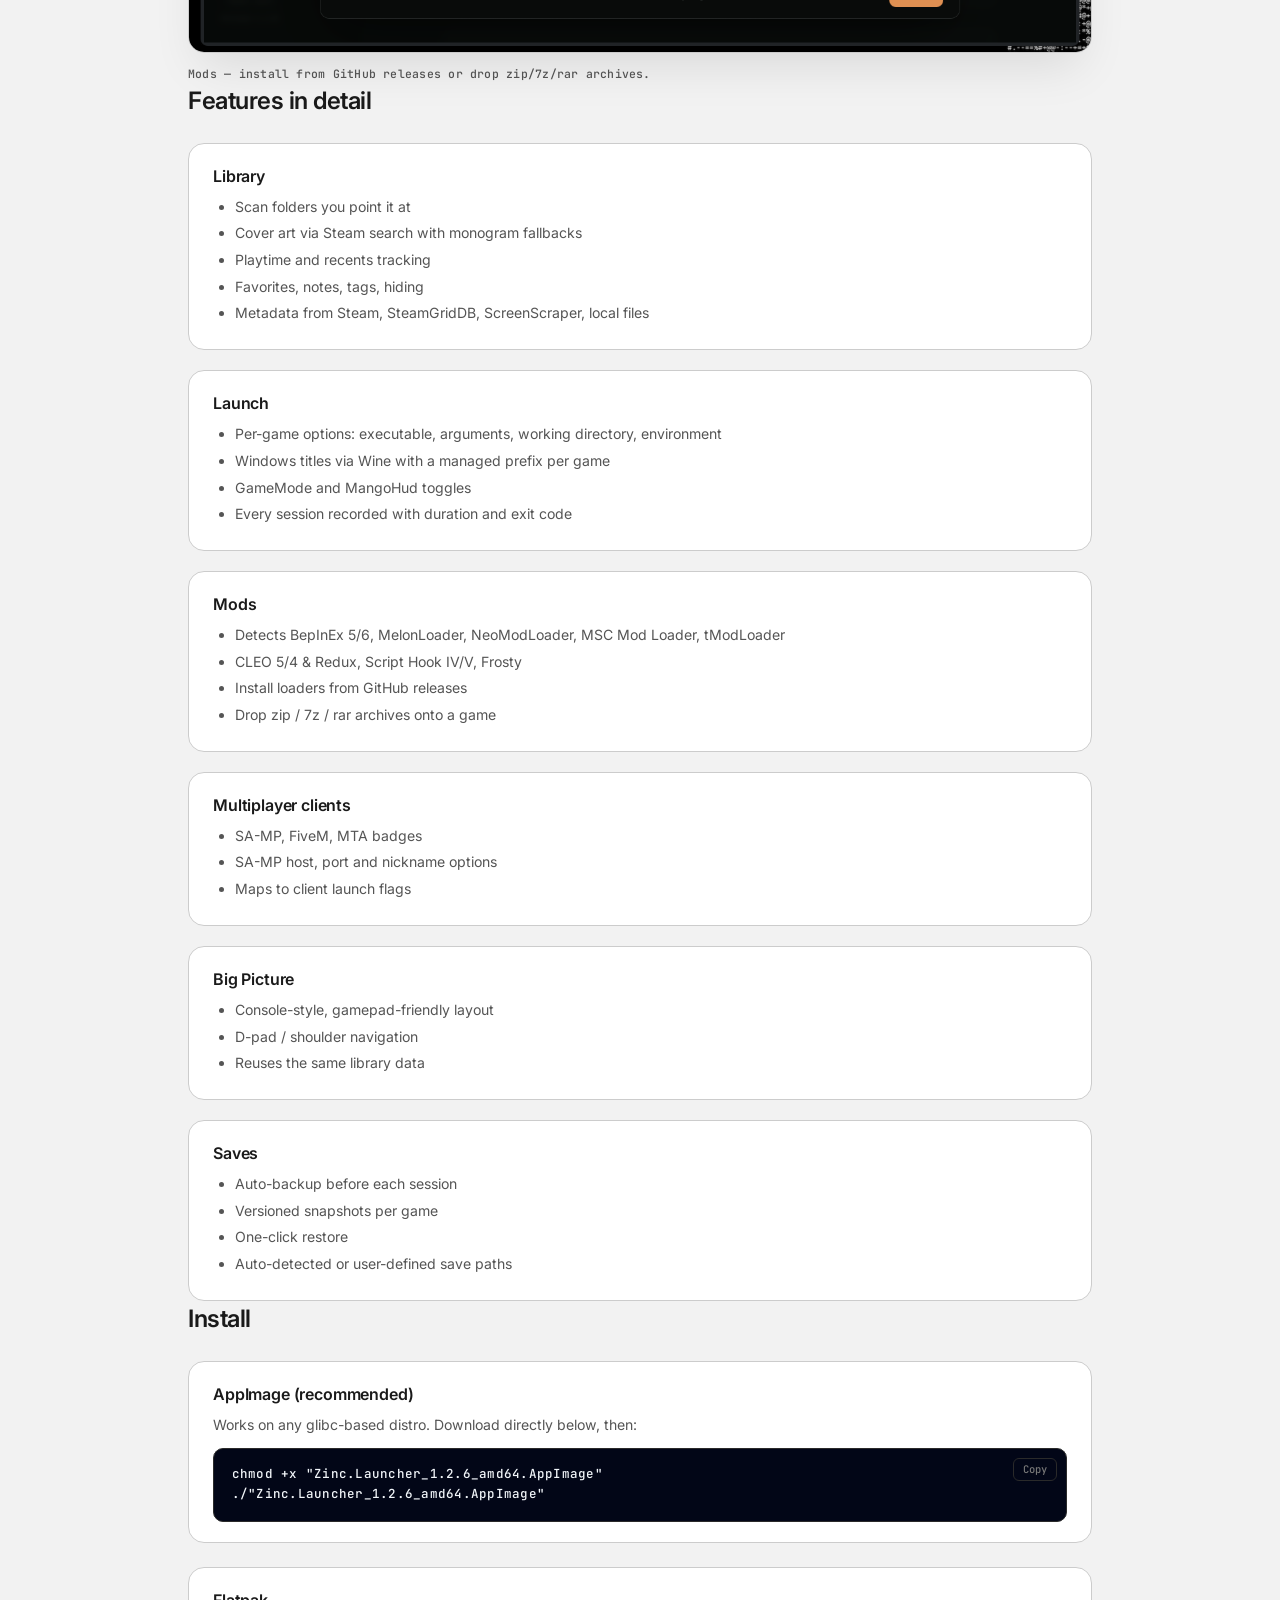
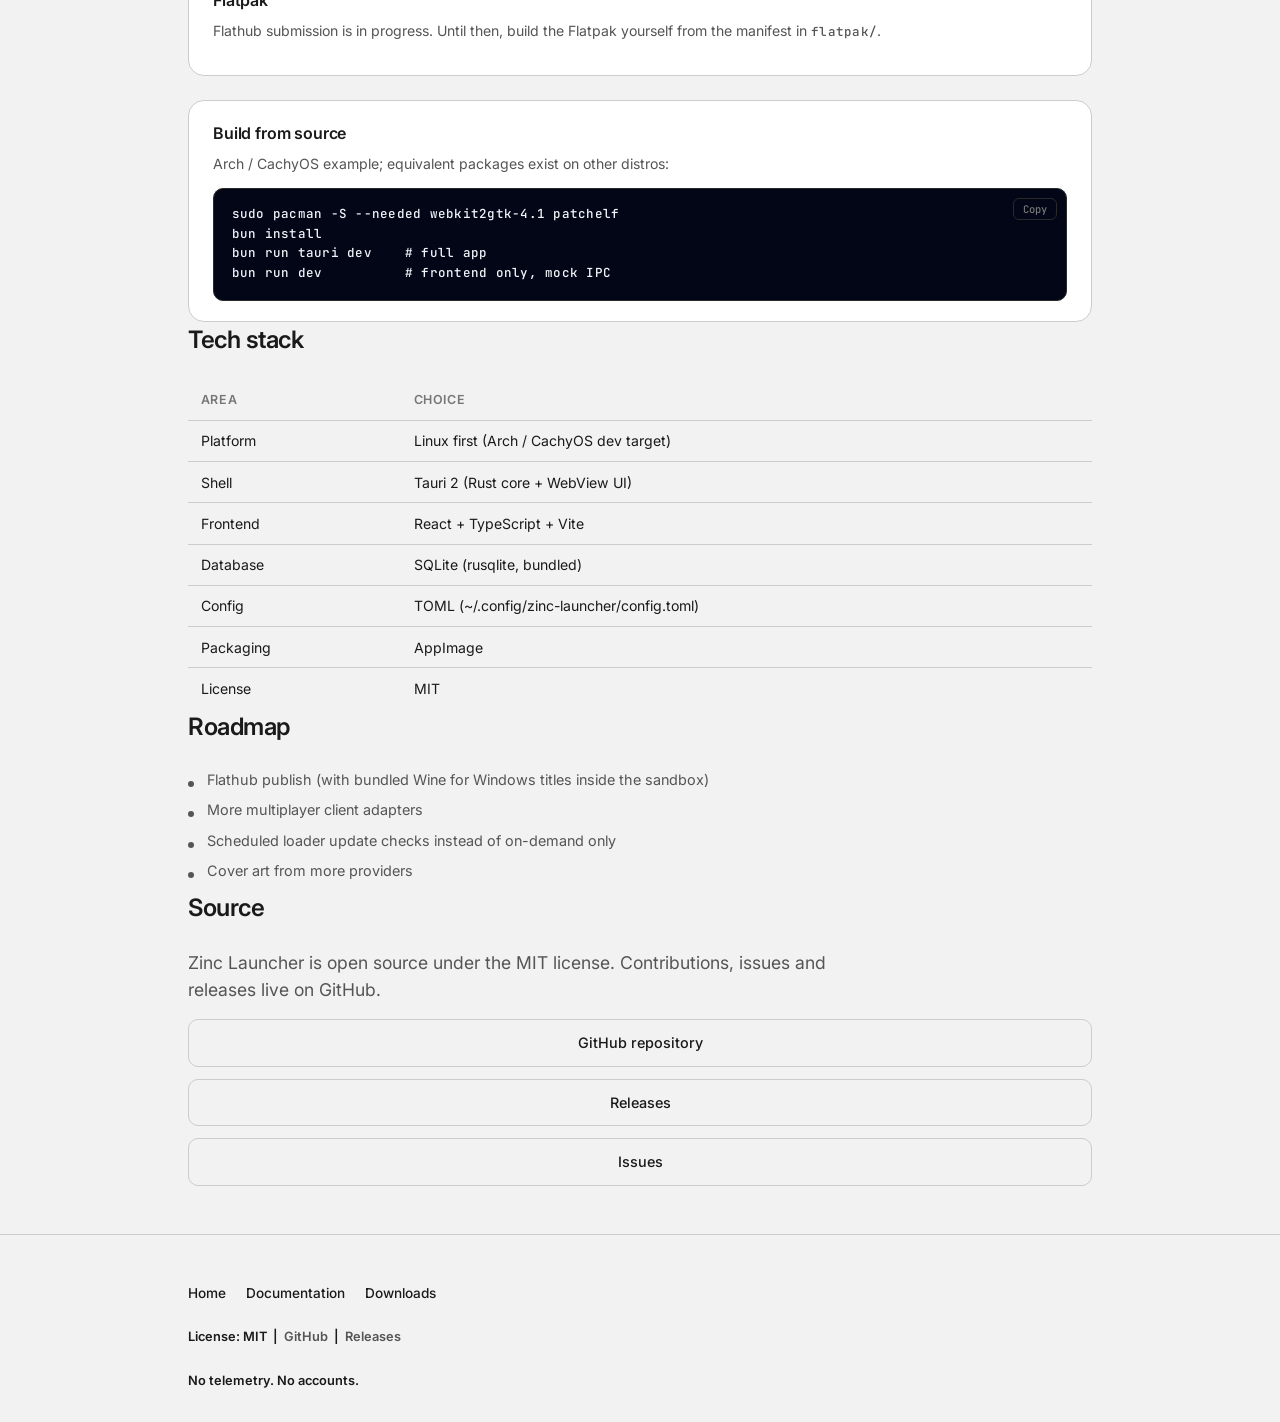
==== commit 8d1ff249: "fix: match release asset filename on downloads page" ====
--- a/index.html
+++ b/index.html
@@ -177,8 +177,8 @@
         <p>Works on any glibc-based distro. Download directly below, then:</p>
         <div class="code-wrap">
           <button class="copy-btn" data-target="appimage">Copy</button>
-          <pre><code>chmod +x "Zinc-Launcher-1.2.6-x86_64.AppImage"
-./"Zinc-Launcher-1.2.6-x86_64.AppImage"</code></pre>
+          <pre><code>chmod +x "Zinc.Launcher_1.2.6_amd64.AppImage"
+./"Zinc.Launcher_1.2.6_amd64.AppImage"</code></pre>
         </div>
       </div>
       <div class="install-step">
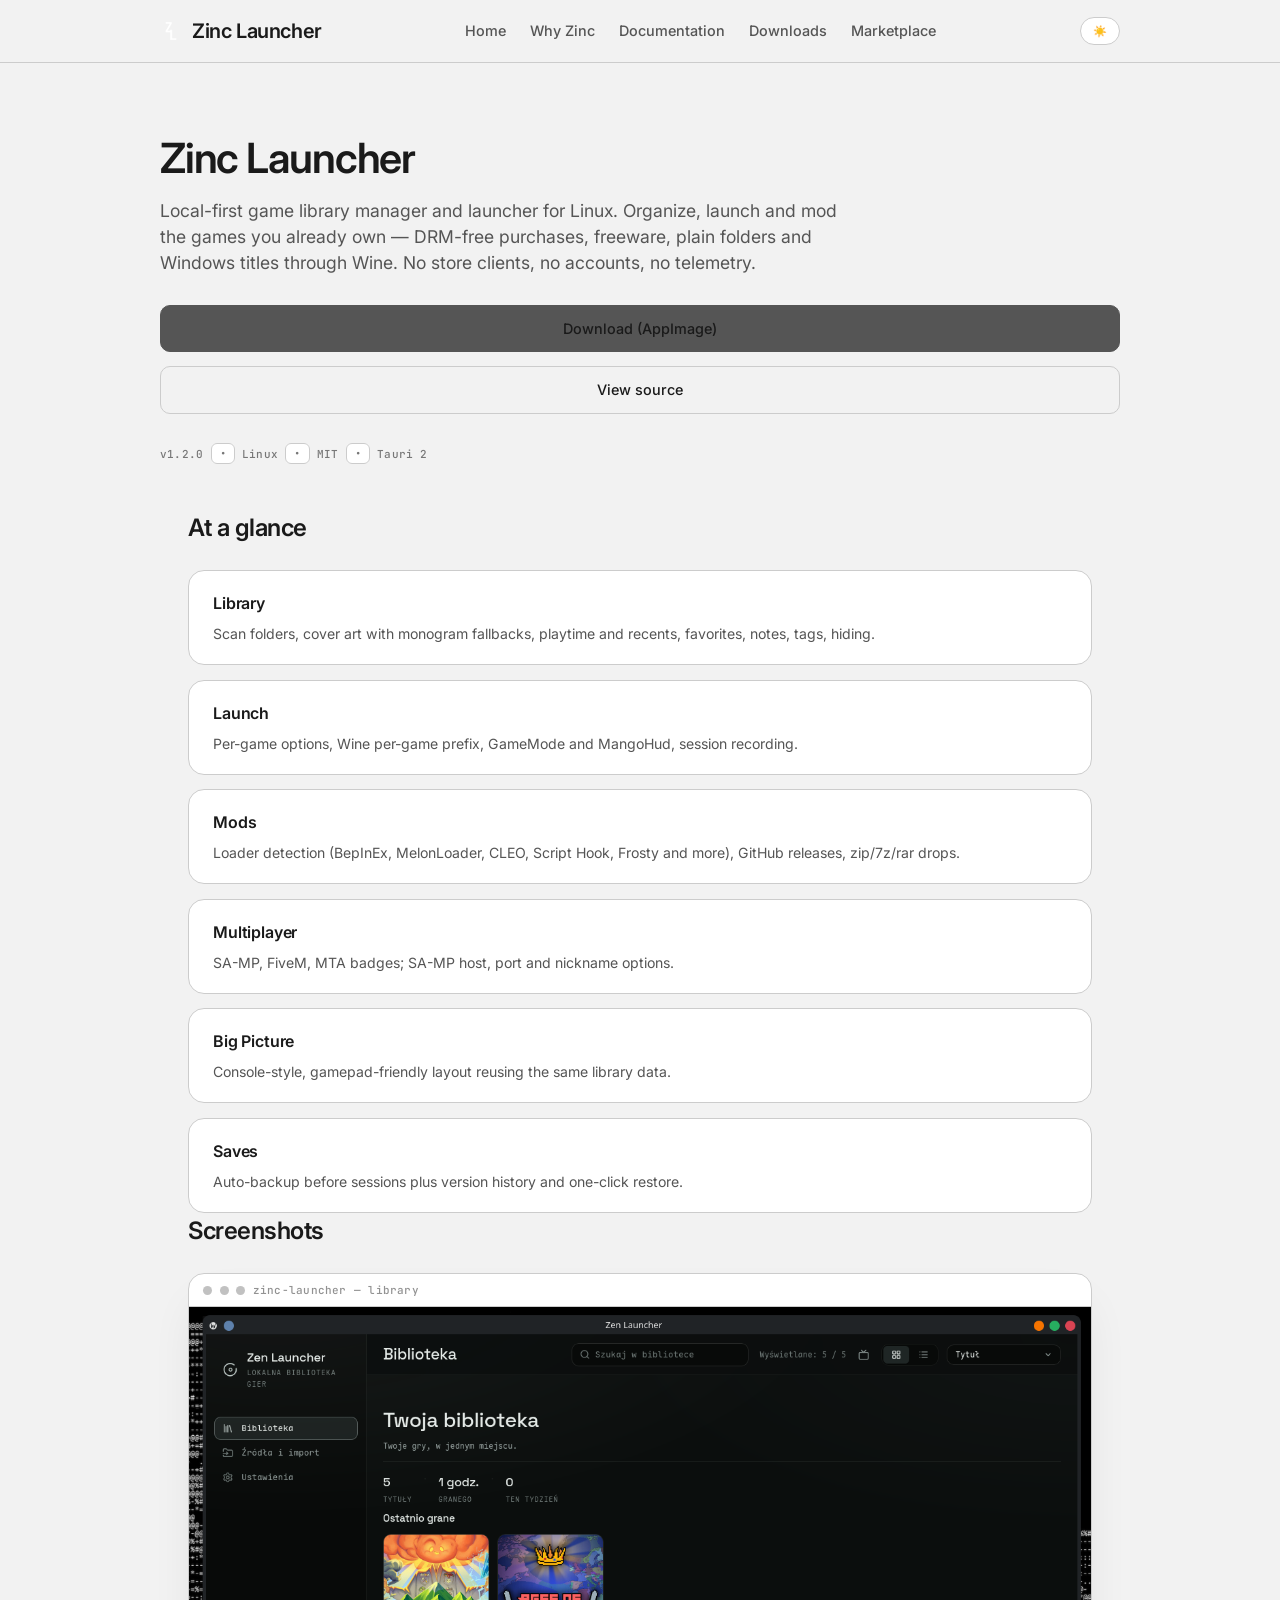
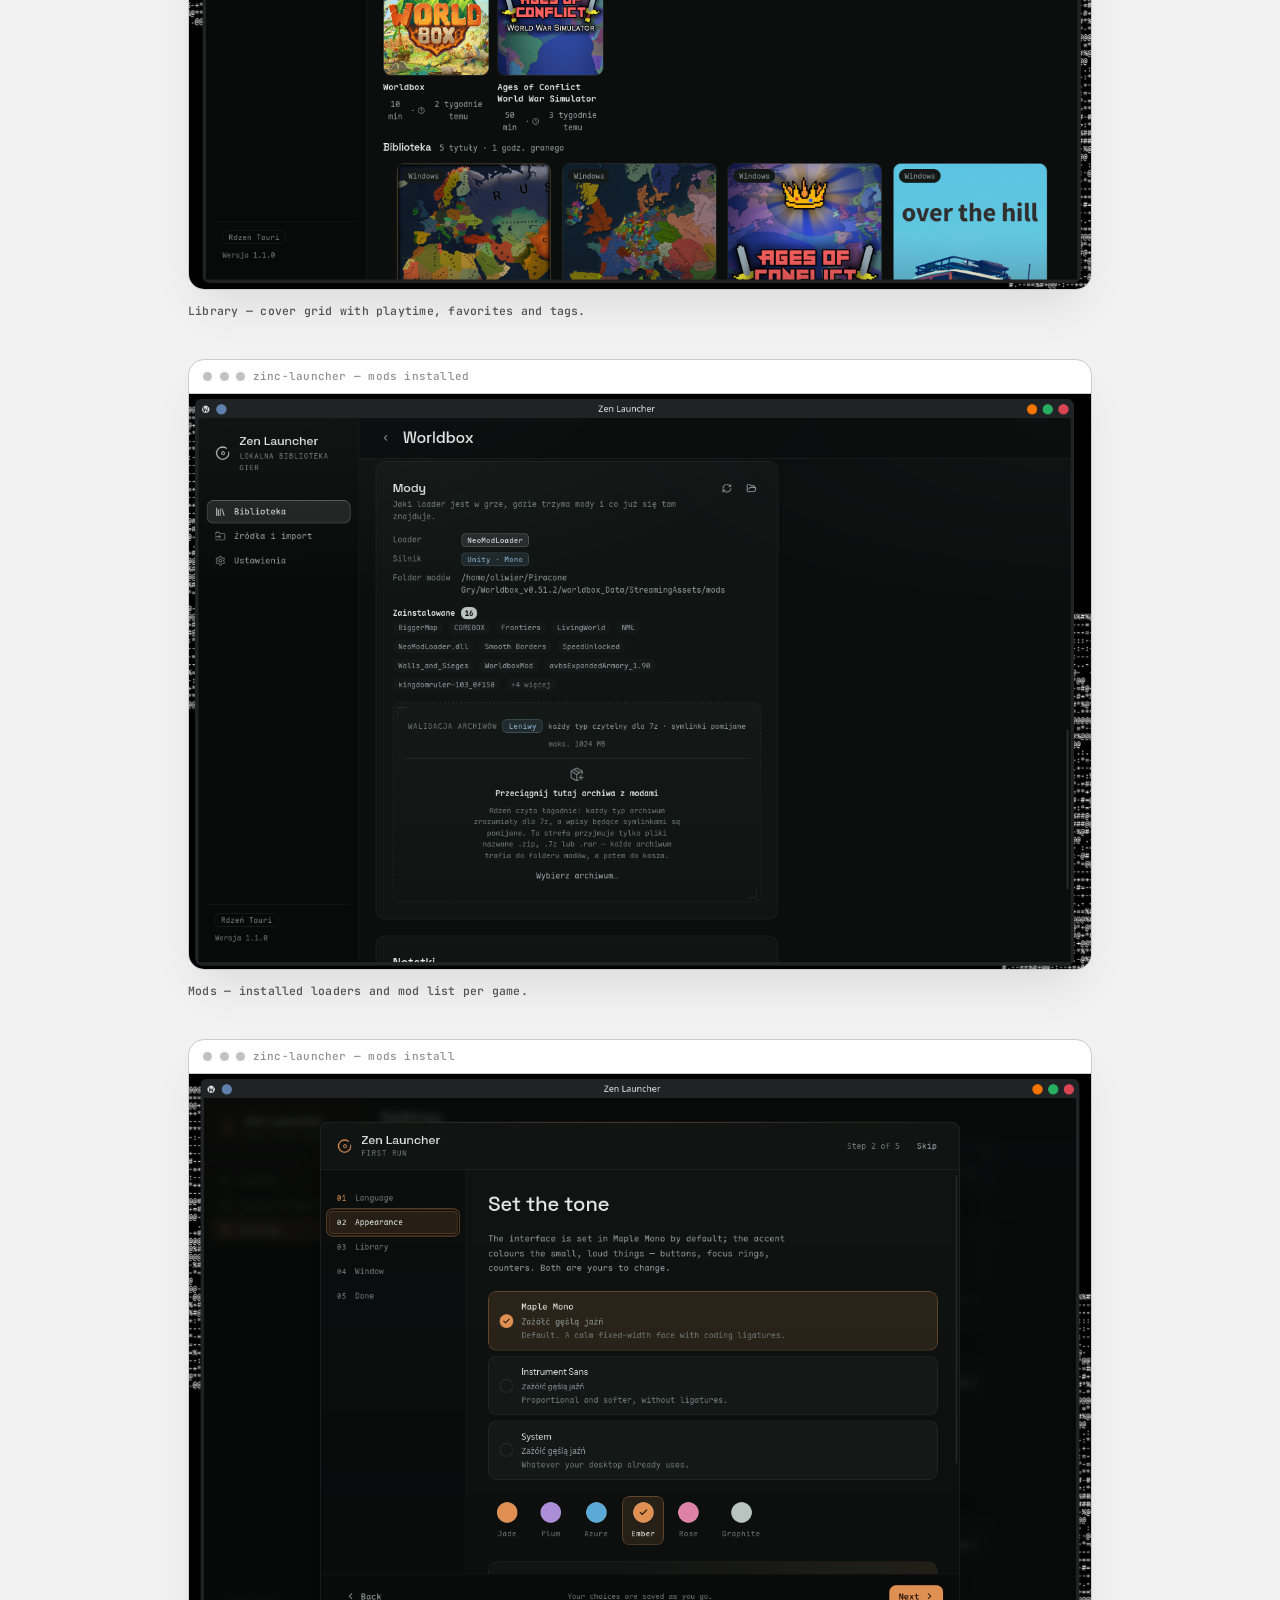
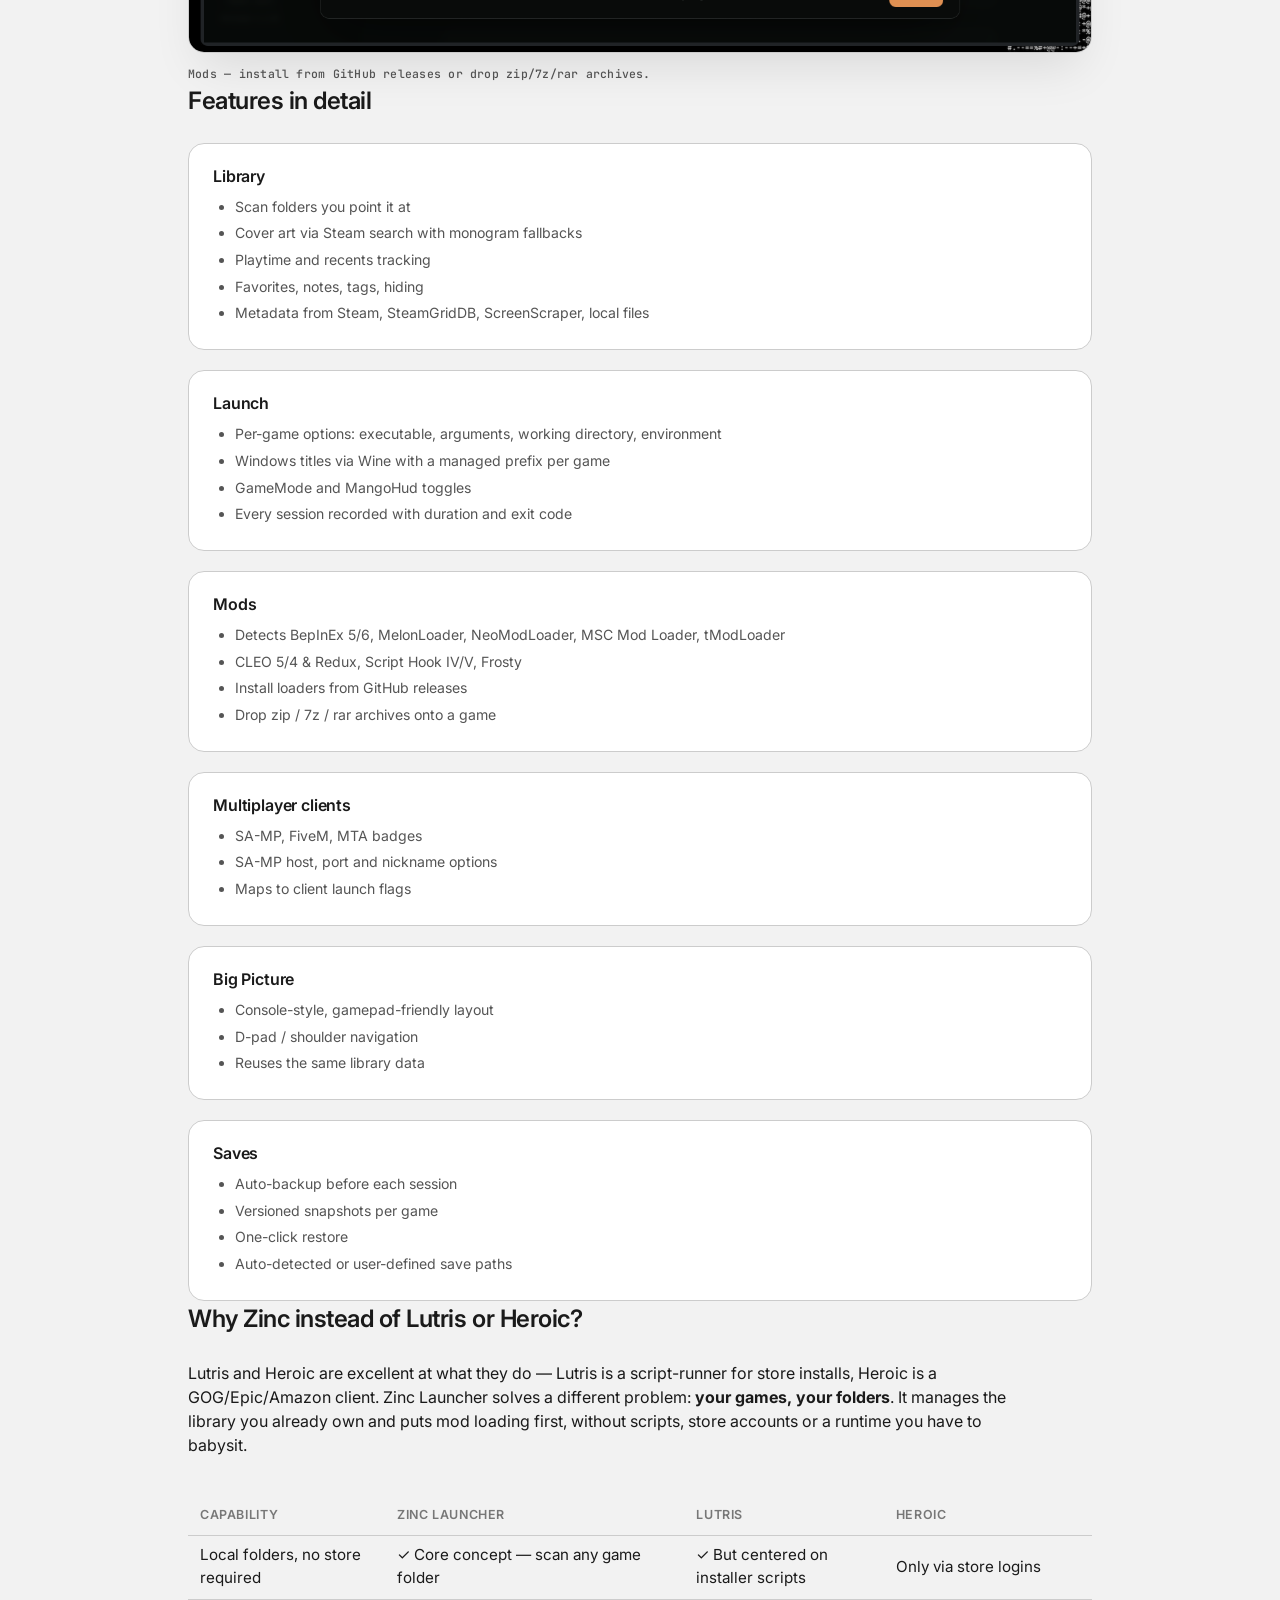
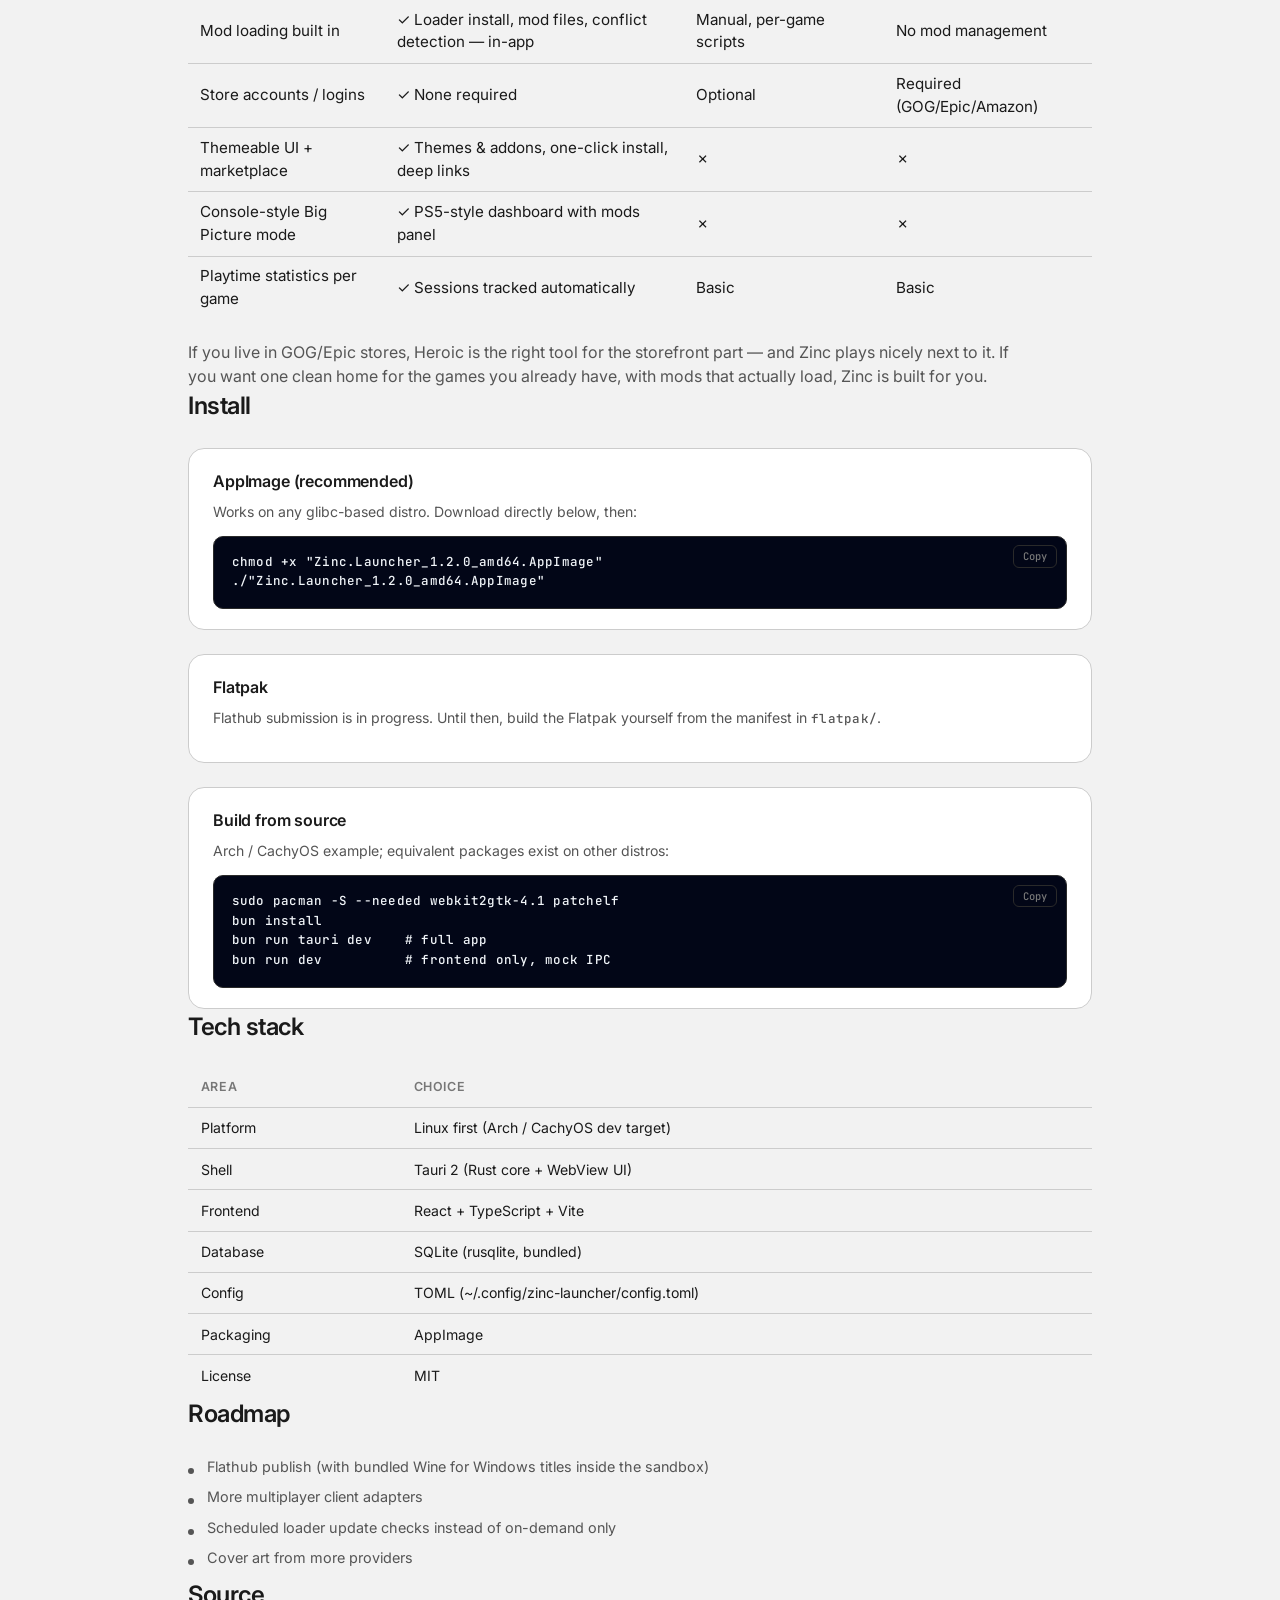
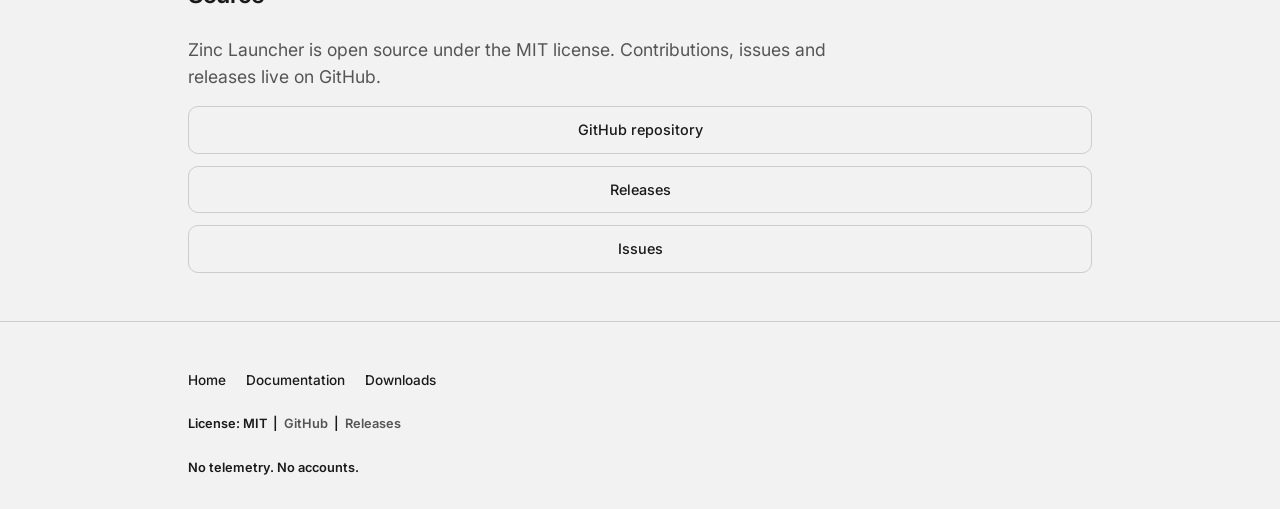
==== commit 459e2924: "feat: v1.2 release info, 'Why Zinc vs Lutris/Heroic' comparison section" ====
--- a/index.html
+++ b/index.html
@@ -19,6 +19,7 @@
     <a href="index.html" class="logo"><img src="assets/zinc-launcher.png" alt=""> Zinc Launcher</a>
     <nav class="nav" id="nav">
       <a href="index.html">Home</a>
+      <a href="index.html#why-zinc">Why Zinc</a>
       <a href="documentation.html">Documentation</a>
       <a href="downloads.html">Downloads</a>
       <a href="marketplace.html">Marketplace</a>
@@ -37,7 +38,7 @@
       <a href="downloads.html" class="btn primary">Download (AppImage)</a>
       <a href="https://github.com/ace2821/Zinc-Launcher" class="btn outline" target="_blank" rel="noopener">View source</a>
     </div>
-    <div class="meta">v1.2.6 <span class="tag">•</span> Linux <span class="tag">•</span> MIT <span class="tag">•</span> Tauri 2</div>
+    <div class="meta">v1.2.0 <span class="tag">•</span> Linux <span class="tag">•</span> MIT <span class="tag">•</span> Tauri 2</div>
   </section>
 
   <!-- At a glance -->
@@ -168,6 +169,63 @@
     </div>
   </section>
 
+  <!-- Why Zinc -->
+  <section id="why-zinc" class="container">
+    <div class="section-head"><h2>Why Zinc instead of Lutris or Heroic?</h2></div>
+    <p style="max-width:52rem;">Lutris and Heroic are excellent at what they do — Lutris is a script-runner for store installs, Heroic is a GOG/Epic/Amazon client. Zinc Launcher solves a different problem: <strong>your games, your folders</strong>. It manages the library you already own and puts mod loading first, without scripts, store accounts or a runtime you have to babysit.</p>
+    <div style="overflow-x:auto; margin-top:1.5rem;">
+      <table style="width:100%; border-collapse:collapse; font-size:0.95rem;">
+        <thead>
+          <tr style="text-align:left; border-bottom:1px solid var(--border-strong, #444);">
+            <th style="padding:0.6rem 0.75rem;">Capability</th>
+            <th style="padding:0.6rem 0.75rem;">Zinc Launcher</th>
+            <th style="padding:0.6rem 0.75rem;">Lutris</th>
+            <th style="padding:0.6rem 0.75rem;">Heroic</th>
+          </tr>
+        </thead>
+        <tbody style="color:var(--text-2, #bbb);">
+          <tr style="border-bottom:1px solid var(--border, #333);">
+            <td style="padding:0.55rem 0.75rem;">Local folders, no store required</td>
+            <td style="padding:0.55rem 0.75rem;">✓ Core concept — scan any game folder</td>
+            <td style="padding:0.55rem 0.75rem;">✓ But centered on installer scripts</td>
+            <td style="padding:0.55rem 0.75rem;">Only via store logins</td>
+          </tr>
+          <tr style="border-bottom:1px solid var(--border, #333);">
+            <td style="padding:0.55rem 0.75rem;">Mod loading built in</td>
+            <td style="padding:0.55rem 0.75rem;">✓ Loader install, mod files, conflict detection — in-app</td>
+            <td style="padding:0.55rem 0.75rem;">Manual, per-game scripts</td>
+            <td style="padding:0.55rem 0.75rem;">No mod management</td>
+          </tr>
+          <tr style="border-bottom:1px solid var(--border, #333);">
+            <td style="padding:0.55rem 0.75rem;">Store accounts / logins</td>
+            <td style="padding:0.55rem 0.75rem;">✓ None required</td>
+            <td style="padding:0.55rem 0.75rem;">Optional</td>
+            <td style="padding:0.55rem 0.75rem;">Required (GOG/Epic/Amazon)</td>
+          </tr>
+          <tr style="border-bottom:1px solid var(--border, #333);">
+            <td style="padding:0.55rem 0.75rem;">Themeable UI + marketplace</td>
+            <td style="padding:0.55rem 0.75rem;">✓ Themes &amp; addons, one-click install, deep links</td>
+            <td style="padding:0.55rem 0.75rem;">✗</td>
+            <td style="padding:0.55rem 0.75rem;">✗</td>
+          </tr>
+          <tr style="border-bottom:1px solid var(--border, #333);">
+            <td style="padding:0.55rem 0.75rem;">Console-style Big Picture mode</td>
+            <td style="padding:0.55rem 0.75rem;">✓ PS5-style dashboard with mods panel</td>
+            <td style="padding:0.55rem 0.75rem;">✗</td>
+            <td style="padding:0.55rem 0.75rem;">✗</td>
+          </tr>
+          <tr>
+            <td style="padding:0.55rem 0.75rem;">Playtime statistics per game</td>
+            <td style="padding:0.55rem 0.75rem;">✓ Sessions tracked automatically</td>
+            <td style="padding:0.55rem 0.75rem;">Basic</td>
+            <td style="padding:0.55rem 0.75rem;">Basic</td>
+          </tr>
+        </tbody>
+      </table>
+    </div>
+    <p style="max-width:52rem; margin-top:1.25rem; color:var(--text-2, #bbb);">If you live in GOG/Epic stores, Heroic is the right tool for the storefront part — and Zinc plays nicely next to it. If you want one clean home for the games you already have, with mods that actually load, Zinc is built for you.</p>
+  </section>
+
   <!-- Install -->
   <section id="install" class="container">
     <div class="section-head"><h2>Install</h2></div>
@@ -177,8 +235,8 @@
         <p>Works on any glibc-based distro. Download directly below, then:</p>
         <div class="code-wrap">
           <button class="copy-btn" data-target="appimage">Copy</button>
-          <pre><code>chmod +x "Zinc.Launcher_1.2.6_amd64.AppImage"
-./"Zinc.Launcher_1.2.6_amd64.AppImage"</code></pre>
+          <pre><code>chmod +x "Zinc.Launcher_1.2.0_amd64.AppImage"
+./"Zinc.Launcher_1.2.0_amd64.AppImage"</code></pre>
         </div>
       </div>
       <div class="install-step">
